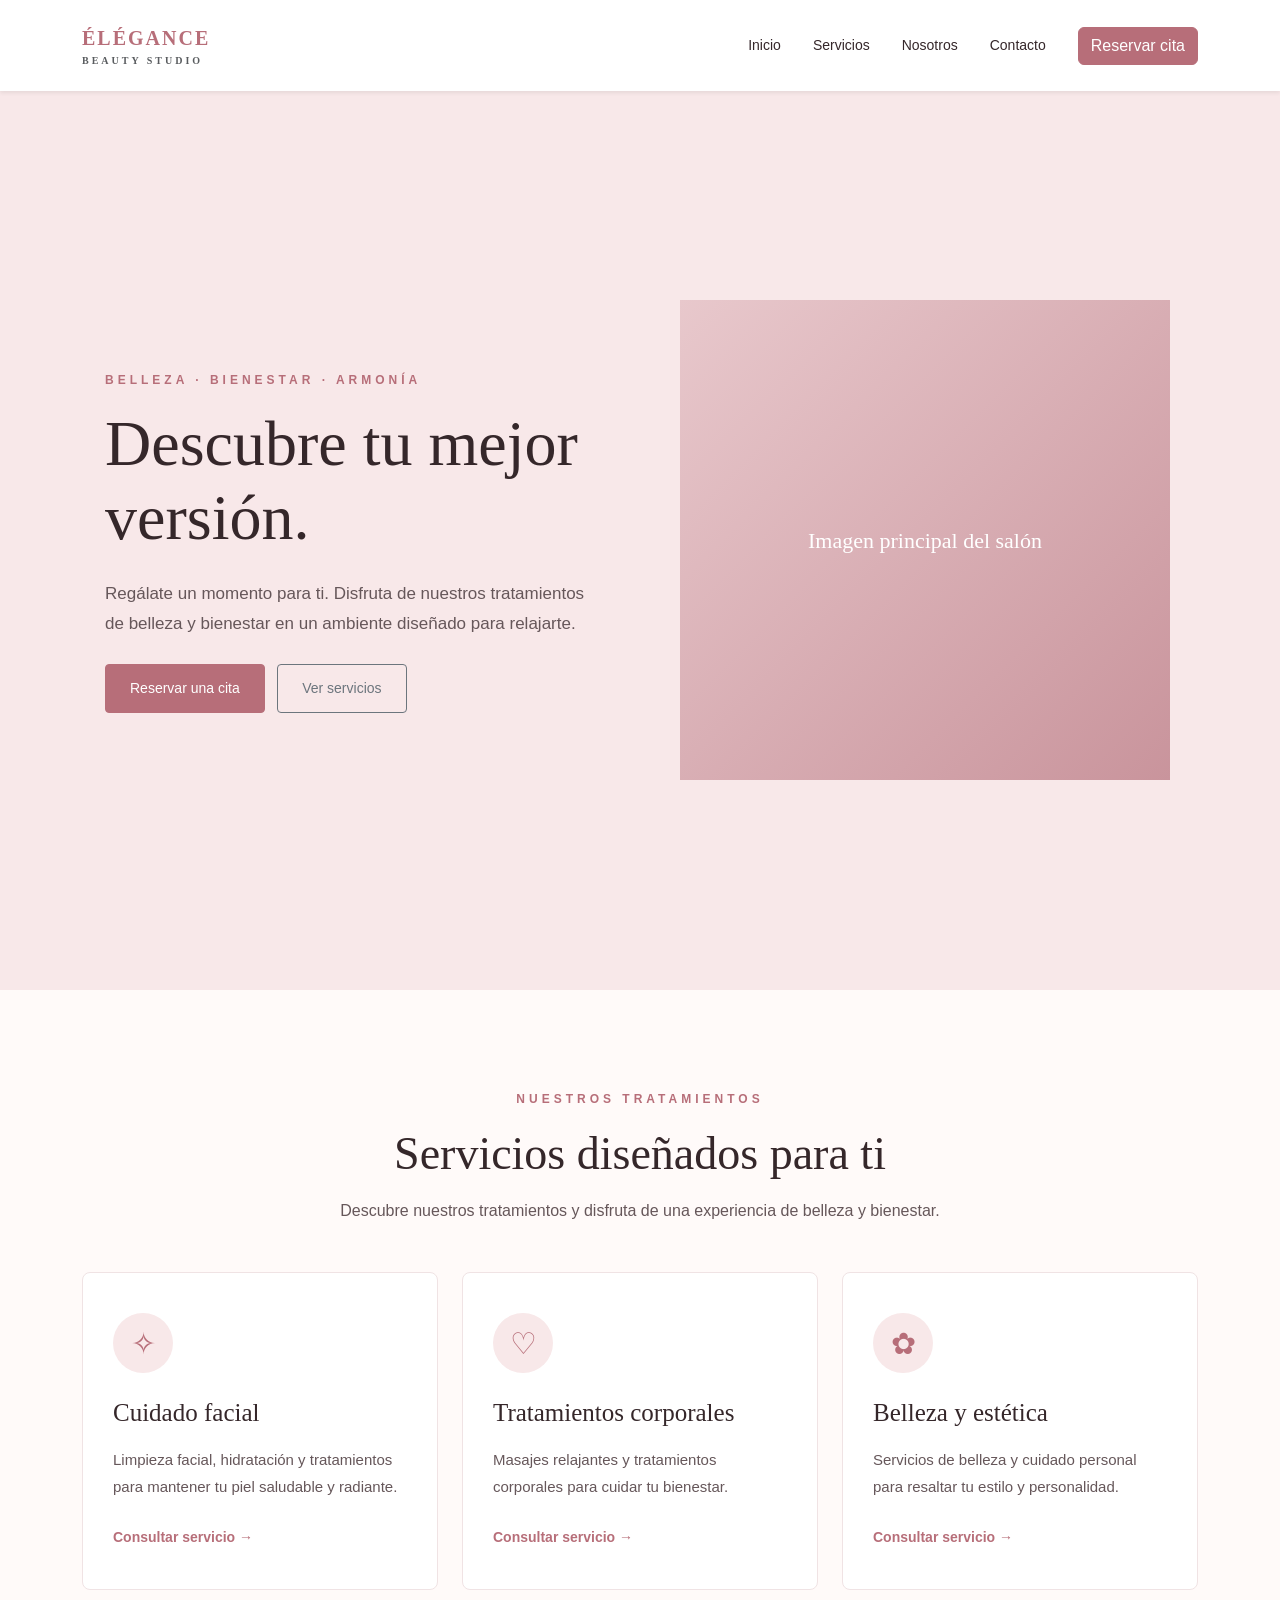
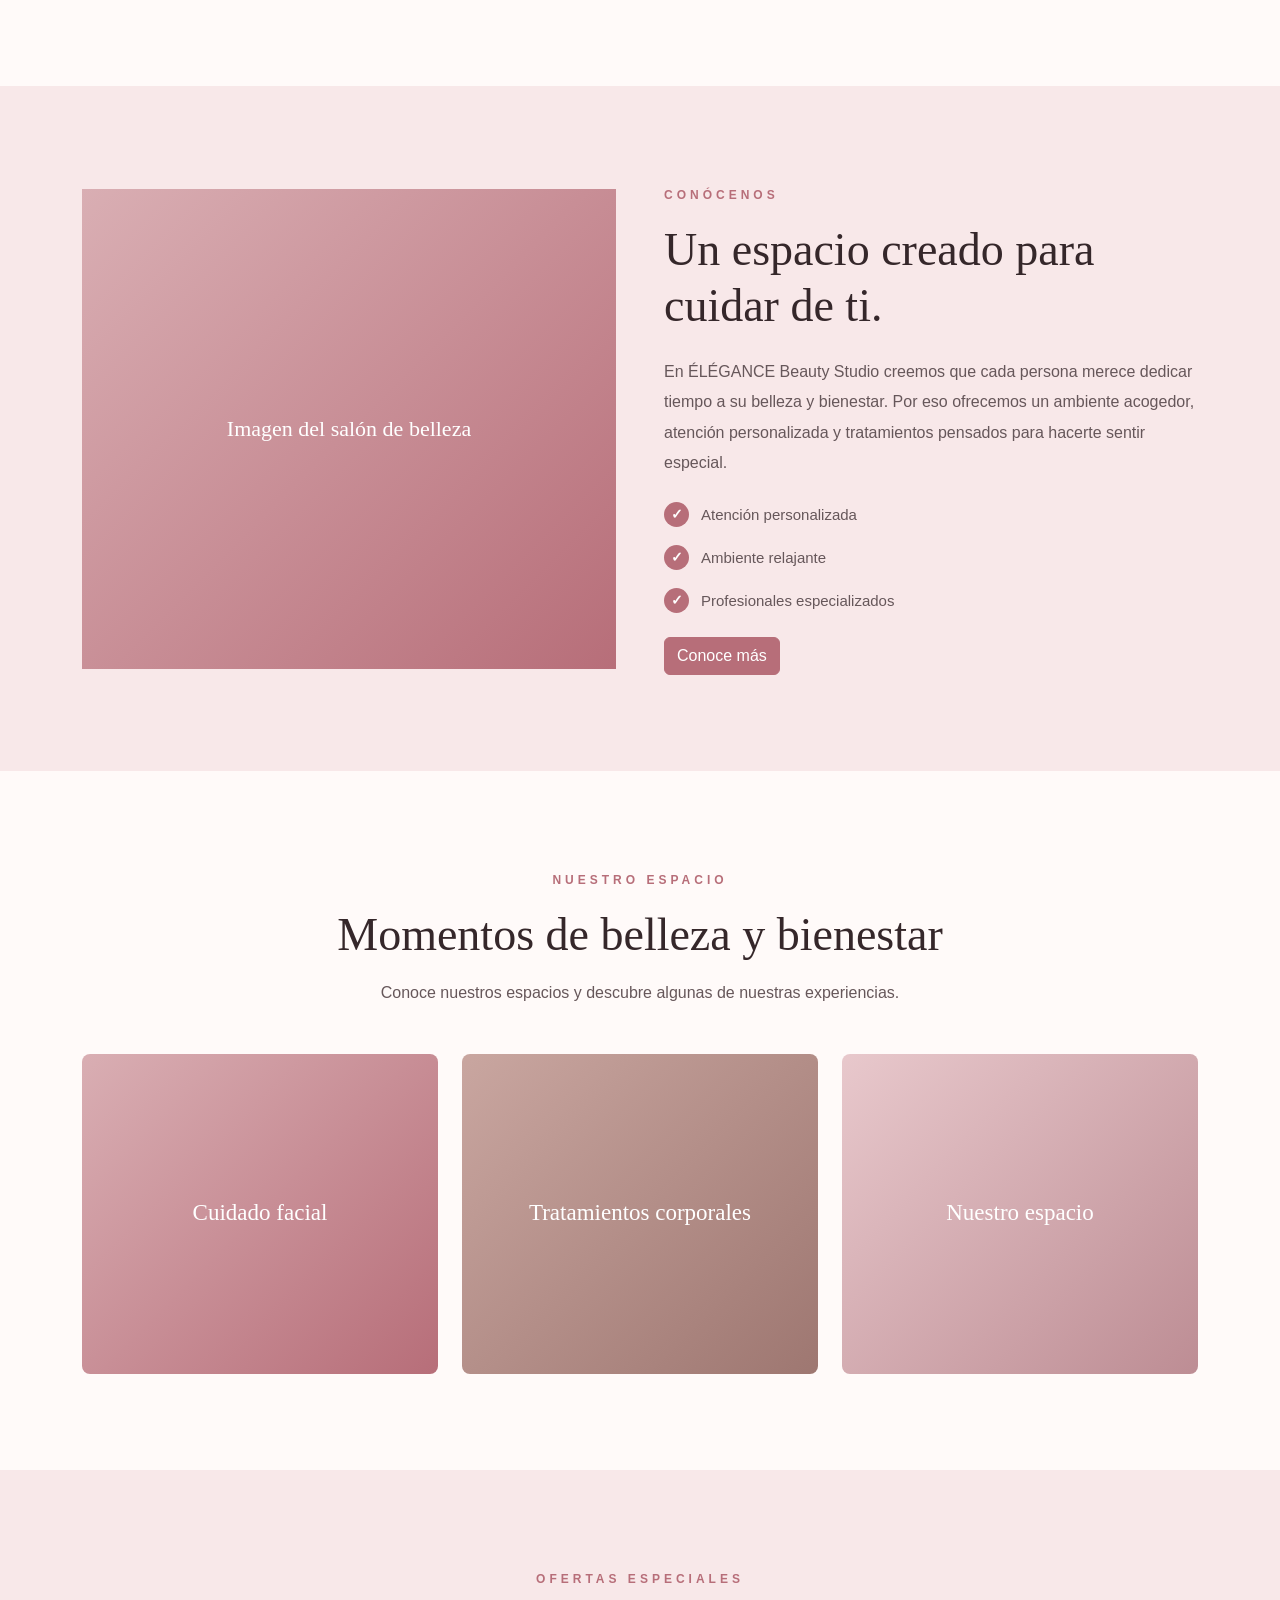
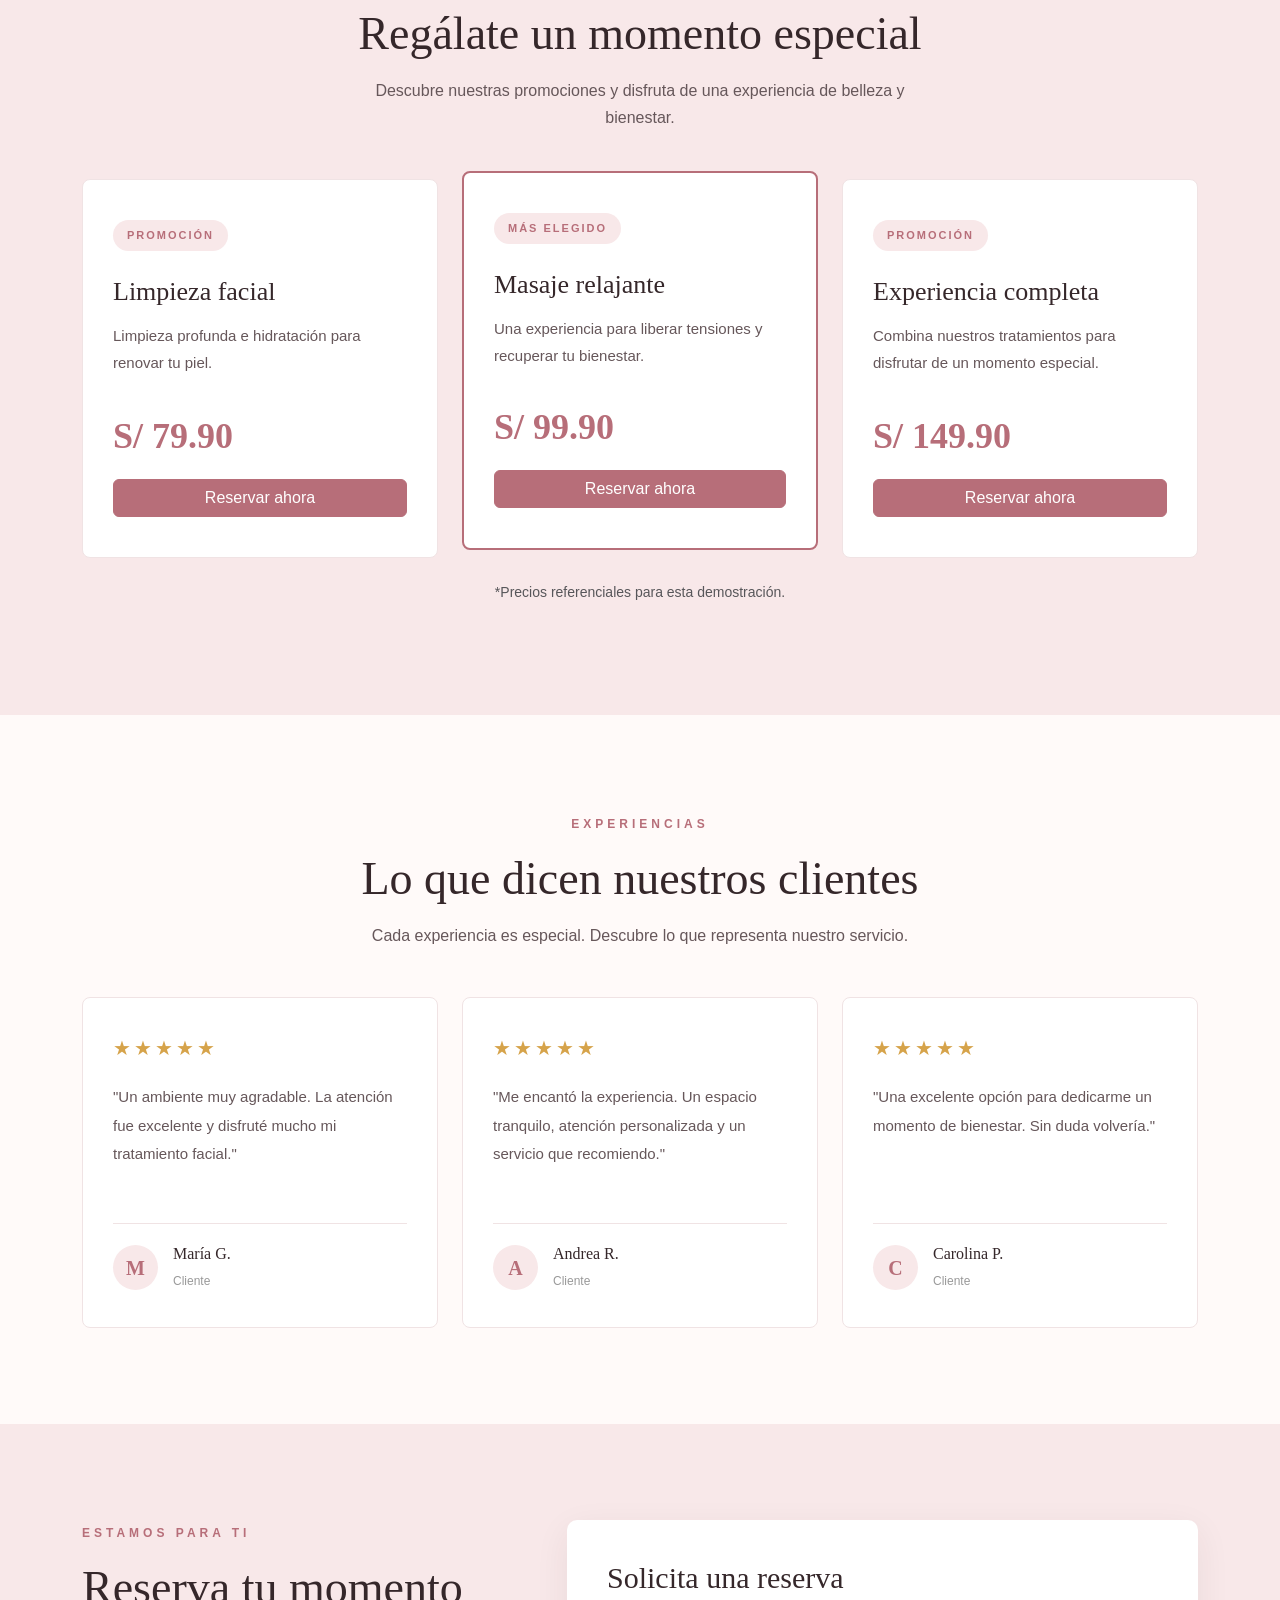
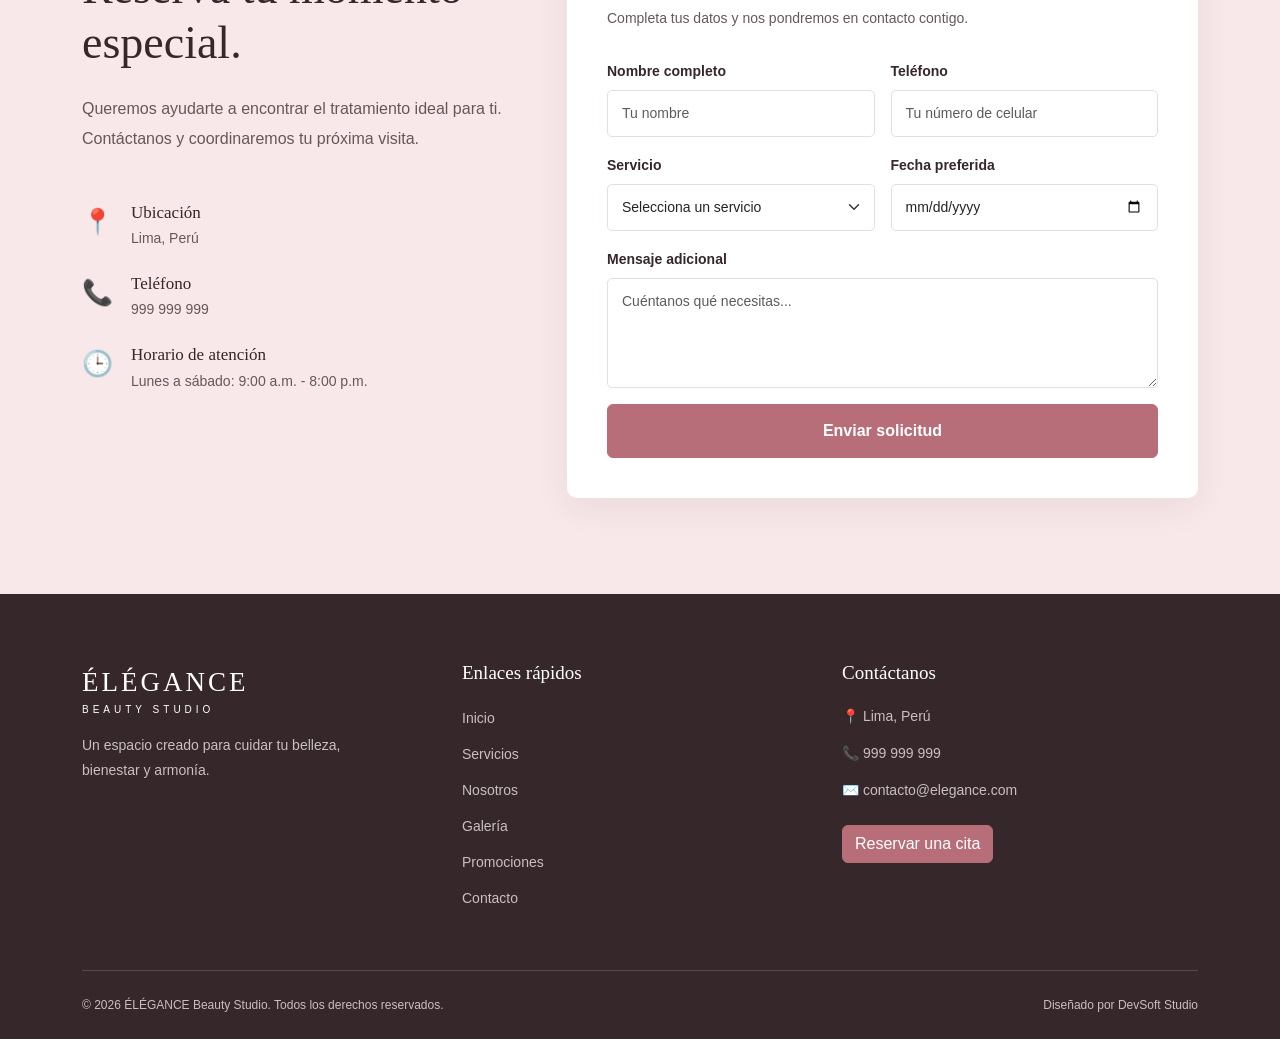
==== demos/salon-spa/index.html @ a1dd4e4e "feat(salon-spa): agregar primera demo de salon de belleza" ====
<!DOCTYPE html>
<html lang="es">
<head>
    <meta charset="UTF-8">
    <meta name="viewport" content="width=device-width, initial-scale=1.0">

    <meta name="description" content="ÉLÉGANCE Beauty Studio: servicios de belleza, cuidado facial, tratamientos y bienestar.">

    <title>ÉLÉGANCE Beauty Studio | Belleza y Bienestar</title>

    <!-- Bootstrap CSS -->
    <link href="https://cdn.jsdelivr.net/npm/bootstrap@5.3.8/dist/css/bootstrap.min.css" rel="stylesheet">

    <!-- CSS personalizado -->
    <link rel="stylesheet" href="../../css/salon-spa-css/styles.css">
</head>

<body>

    <header>
    <nav class="navbar navbar-expand-lg navbar-light bg-white fixed-top shadow-sm">
        <div class="container">

            <!-- Logo -->
            <a class="navbar-brand fw-bold" href="#">
                ÉLÉGANCE
                <span class="d-block small text-muted">BEAUTY STUDIO</span>
            </a>

            <!-- Botón móvil -->
            <button class="navbar-toggler" type="button"
                    data-bs-toggle="collapse"
                    data-bs-target="#menuPrincipal"
                    aria-controls="menuPrincipal"
                    aria-expanded="false"
                    aria-label="Abrir menú">
                <span class="navbar-toggler-icon"></span>
            </button>

            <!-- Opciones -->
            <div class="collapse navbar-collapse" id="menuPrincipal">
                <ul class="navbar-nav ms-auto align-items-lg-center">

                    <li class="nav-item">
                        <a class="nav-link" href="#inicio">Inicio</a>
                    </li>

                    <li class="nav-item">
                        <a class="nav-link" href="#servicios">Servicios</a>
                    </li>

                    <li class="nav-item">
                        <a class="nav-link" href="#nosotros">Nosotros</a>
                    </li>

                    <li class="nav-item">
                        <a class="nav-link" href="#contacto">Contacto</a>
                    </li>

                    <li class="nav-item ms-lg-3">
                        <a class="btn btn-primary" href="#reservar">
                            Reservar cita
                        </a>
                    </li>

                </ul>
            </div>

        </div>
    </nav>
</header>

    <main>

    <!-- SECCIÓN HERO -->
    <section id="inicio" class="hero-section">
        <div class="container">
            <div class="row align-items-center min-vh-100">

                <!-- Contenido principal -->
                <div class="col-lg-6 hero-content">

                    <span class="hero-subtitle">
                        BELLEZA · BIENESTAR · ARMONÍA
                    </span>

                    <h1 class="hero-title mt-3">
                        Descubre tu mejor versión.
                    </h1>

                    <p class="hero-description mt-4">
                        Regálate un momento para ti.
                        Disfruta de nuestros tratamientos de belleza
                        y bienestar en un ambiente diseñado para relajarte.
                    </p>

                    <div class="hero-buttons mt-4">
                        <a href="#reservar" class="btn btn-primary btn-lg">
                            Reservar una cita
                        </a>

                        <a href="#servicios" class="btn btn-outline-secondary btn-lg ms-2">
                            Ver servicios
                        </a>
                    </div>

                </div>

                <!-- Espacio para imagen -->
                <div class="col-lg-6 hero-image">
                    <div class="hero-image-placeholder">
                        <span>Imagen principal del salón</span>
                    </div>
                </div>

            </div>
        </div>
    </section>

    <!-- =====================================
     SECCIÓN SERVICIOS
====================================== -->

<section id="servicios" class="services-section py-5">

    <div class="container py-5">

        <!-- Encabezado -->
        <div class="text-center mb-5">

            <span class="section-subtitle">
                NUESTROS TRATAMIENTOS
            </span>

            <h2 class="section-title mt-3">
                Servicios diseñados para ti
            </h2>

            <p class="section-description mt-3">
                Descubre nuestros tratamientos y disfruta
                de una experiencia de belleza y bienestar.
            </p>

        </div>

        <!-- Tarjetas -->
        <div class="row g-4">

            <!-- Servicio 1 -->
            <div class="col-md-6 col-lg-4">

                <div class="service-card h-100">

                    <div class="service-icon">✧</div>

                    <h3>Cuidado facial</h3>

                    <p>
                        Limpieza facial, hidratación y tratamientos
                        para mantener tu piel saludable y radiante.
                    </p>

                    <a href="#reservar" class="service-link">
                        Consultar servicio →
                    </a>

                </div>

            </div>

            <!-- Servicio 2 -->
            <div class="col-md-6 col-lg-4">

                <div class="service-card h-100">

                    <div class="service-icon">♡</div>

                    <h3>Tratamientos corporales</h3>

                    <p>
                        Masajes relajantes y tratamientos
                        corporales para cuidar tu bienestar.
                    </p>

                    <a href="#reservar" class="service-link">
                        Consultar servicio →
                    </a>

                </div>

            </div>

            <!-- Servicio 3 -->
            <div class="col-md-6 col-lg-4">

                <div class="service-card h-100">

                    <div class="service-icon">✿</div>

                    <h3>Belleza y estética</h3>

                    <p>
                        Servicios de belleza y cuidado personal
                        para resaltar tu estilo y personalidad.
                    </p>

                    <a href="#reservar" class="service-link">
                        Consultar servicio →
                    </a>

                </div>

            </div>

        </div>

    </div>

</section>

<!-- =====================================
     SECCIÓN NOSOTROS
====================================== -->

<section id="nosotros" class="about-section py-5">

    <div class="container py-5">

        <div class="row align-items-center g-5">

            <!-- Imagen -->
            <div class="col-lg-6">

                <div class="about-image-placeholder">
                    <span>Imagen del salón de belleza</span>
                </div>

            </div>

            <!-- Contenido -->
            <div class="col-lg-6">

                <span class="section-subtitle">
                    CONÓCENOS
                </span>

                <h2 class="section-title mt-3">
                    Un espacio creado para cuidar de ti.
                </h2>

                <p class="about-description mt-4">
                    En ÉLÉGANCE Beauty Studio creemos que cada persona
                    merece dedicar tiempo a su belleza y bienestar.

                    Por eso ofrecemos un ambiente acogedor,
                    atención personalizada y tratamientos
                    pensados para hacerte sentir especial.
                </p>

                <div class="about-features mt-4">

                    <div class="about-feature">
                        <span>✓</span>
                        Atención personalizada
                    </div>

                    <div class="about-feature">
                        <span>✓</span>
                        Ambiente relajante
                    </div>

                    <div class="about-feature">
                        <span>✓</span>
                        Profesionales especializados
                    </div>

                </div>

                <a href="#contacto" class="btn btn-primary mt-4">
                    Conoce más
                </a>

            </div>

        </div>

    </div>

</section>

<!-- =====================================
     SECCIÓN GALERÍA
====================================== -->

<section id="galeria" class="gallery-section py-5">

    <div class="container py-5">

        <!-- Encabezado -->
        <div class="text-center mb-5">

            <span class="section-subtitle">
                NUESTRO ESPACIO
            </span>

            <h2 class="section-title mt-3">
                Momentos de belleza y bienestar
            </h2>

            <p class="section-description mt-3">
                Conoce nuestros espacios y descubre
                algunas de nuestras experiencias.
            </p>

        </div>

        <!-- Fotografías -->
        <div class="row g-4">

            <div class="col-md-6 col-lg-4">
                <div class="gallery-item">
                    <div class="gallery-image gallery-image-1">
                        <span>Cuidado facial</span>
                    </div>
                </div>
            </div>

            <div class="col-md-6 col-lg-4">
                <div class="gallery-item">
                    <div class="gallery-image gallery-image-2">
                        <span>Tratamientos corporales</span>
                    </div>
                </div>
            </div>

            <div class="col-md-6 col-lg-4">
                <div class="gallery-item">
                    <div class="gallery-image gallery-image-3">
                        <span>Nuestro espacio</span>
                    </div>
                </div>
            </div>

        </div>

    </div>

</section>

<!-- =====================================
     SECCIÓN PROMOCIONES
====================================== -->

<section id="promociones" class="promotions-section py-5">

    <div class="container py-5">

        <div class="text-center mb-5">

            <span class="section-subtitle">
                OFERTAS ESPECIALES
            </span>

            <h2 class="section-title mt-3">
                Regálate un momento especial
            </h2>

            <p class="section-description mt-3">
                Descubre nuestras promociones y disfruta
                de una experiencia de belleza y bienestar.
            </p>

        </div>

        <div class="row g-4 justify-content-center">

            <!-- Promoción 1 -->
            <div class="col-md-6 col-lg-4">

                <div class="promotion-card h-100">

                    <span class="promotion-label">PROMOCIÓN</span>

                    <h3>Limpieza facial</h3>

                    <p>
                        Limpieza profunda e hidratación
                        para renovar tu piel.
                    </p>

                    <div class="promotion-price">
                        S/ 79.90
                    </div>

                    <a href="#reservar" class="btn btn-primary w-100 mt-3">
                        Reservar ahora
                    </a>

                </div>

            </div>

            <!-- Promoción 2 -->
            <div class="col-md-6 col-lg-4">

                <div class="promotion-card promotion-featured h-100">

                    <span class="promotion-label">MÁS ELEGIDO</span>

                    <h3>Masaje relajante</h3>

                    <p>
                        Una experiencia para liberar tensiones
                        y recuperar tu bienestar.
                    </p>

                    <div class="promotion-price">
                        S/ 99.90
                    </div>

                    <a href="#reservar" class="btn btn-primary w-100 mt-3">
                        Reservar ahora
                    </a>

                </div>

            </div>

            <!-- Promoción 3 -->
            <div class="col-md-6 col-lg-4">

                <div class="promotion-card h-100">

                    <span class="promotion-label">PROMOCIÓN</span>

                    <h3>Experiencia completa</h3>

                    <p>
                        Combina nuestros tratamientos
                        para disfrutar de un momento especial.
                    </p>

                    <div class="promotion-price">
                        S/ 149.90
                    </div>

                    <a href="#reservar" class="btn btn-primary w-100 mt-3">
                        Reservar ahora
                    </a>

                </div>

            </div>

        </div>

        <p class="text-center mt-4 small text-muted">
            *Precios referenciales para esta demostración.
        </p>

    </div>

</section>

<!-- =====================================
     SECCIÓN TESTIMONIOS
====================================== -->

<section id="testimonios" class="testimonials-section py-5">

    <div class="container py-5">

        <!-- Encabezado -->
        <div class="text-center mb-5">

            <span class="section-subtitle">
                EXPERIENCIAS
            </span>

            <h2 class="section-title mt-3">
                Lo que dicen nuestros clientes
            </h2>

            <p class="section-description mt-3">
                Cada experiencia es especial.
                Descubre lo que representa nuestro servicio.
            </p>

        </div>

        <!-- Testimonios -->
        <div class="row g-4">

            <!-- Testimonio 1 -->
            <div class="col-md-6 col-lg-4">

                <div class="testimonial-card h-100">

                    <div class="testimonial-stars">
                        ★★★★★
                    </div>

                    <p>
                        "Un ambiente muy agradable.
                        La atención fue excelente y disfruté
                        mucho mi tratamiento facial."
                    </p>

                    <div class="testimonial-author">
                        <div class="testimonial-avatar">M</div>

                        <div>
                            <h4>María G.</h4>
                            <span>Cliente</span>
                        </div>
                    </div>

                </div>

            </div>

            <!-- Testimonio 2 -->
            <div class="col-md-6 col-lg-4">

                <div class="testimonial-card h-100">

                    <div class="testimonial-stars">
                        ★★★★★
                    </div>

                    <p>
                        "Me encantó la experiencia.
                        Un espacio tranquilo, atención personalizada
                        y un servicio que recomiendo."
                    </p>

                    <div class="testimonial-author">
                        <div class="testimonial-avatar">A</div>

                        <div>
                            <h4>Andrea R.</h4>
                            <span>Cliente</span>
                        </div>
                    </div>

                </div>

            </div>

            <!-- Testimonio 3 -->
            <div class="col-md-6 col-lg-4">

                <div class="testimonial-card h-100">

                    <div class="testimonial-stars">
                        ★★★★★
                    </div>

                    <p>
                        "Una excelente opción para dedicarme
                        un momento de bienestar.
                        Sin duda volvería."
                    </p>

                    <div class="testimonial-author">
                        <div class="testimonial-avatar">C</div>

                        <div>
                            <h4>Carolina P.</h4>
                            <span>Cliente</span>
                        </div>
                    </div>

                </div>

            </div>

        </div>

    </div>

</section>

<!-- =====================================
     SECCIÓN CONTACTO Y RESERVAS
====================================== -->

<section id="contacto" class="contact-section py-5">

    <div class="container py-5">

        <div class="row g-5">

            <!-- Información de contacto -->
            <div class="col-lg-5">

                <span class="section-subtitle">
                    ESTAMOS PARA TI
                </span>

                <h2 class="section-title mt-3">
                    Reserva tu momento especial.
                </h2>

                <p class="contact-description mt-4">
                    Queremos ayudarte a encontrar el tratamiento
                    ideal para ti. Contáctanos y coordinaremos
                    tu próxima visita.
                </p>

                <div class="contact-info mt-5">

                    <div class="contact-item">
                        <span>📍</span>
                        <div>
                            <h4>Ubicación</h4>
                            <p>Lima, Perú</p>
                        </div>
                    </div>

                    <div class="contact-item">
                        <span>📞</span>
                        <div>
                            <h4>Teléfono</h4>
                            <p>999 999 999</p>
                        </div>
                    </div>

                    <div class="contact-item">
                        <span>🕒</span>
                        <div>
                            <h4>Horario de atención</h4>
                            <p>Lunes a sábado: 9:00 a.m. - 8:00 p.m.</p>
                        </div>
                    </div>

                </div>

            </div>

            <!-- Formulario -->
            <div class="col-lg-7" id="reservar">

                <div class="contact-form-container">

                    <h3>Solicita una reserva</h3>

                    <p>
                        Completa tus datos y nos pondremos
                        en contacto contigo.
                    </p>

                    <form id="reservationForm">

                        <div class="row g-3">

                            <div class="col-md-6">

                                <label for="nombre" class="form-label">
                                    Nombre completo
                                </label>

                                <input
                                    type="text"
                                    class="form-control"
                                    id="nombre"
                                    name="nombre"
                                    placeholder="Tu nombre"
                                    required>

                            </div>

                            <div class="col-md-6">

                                <label for="telefono" class="form-label">
                                    Teléfono
                                </label>

                                <input
                                    type="tel"
                                    class="form-control"
                                    id="telefono"
                                    name="telefono"
                                    placeholder="Tu número de celular"
                                    required>

                            </div>

                            <div class="col-md-6">

                                <label for="servicio" class="form-label">
                                    Servicio
                                </label>

                                <select
                                    class="form-select"
                                    id="servicio"
                                    name="servicio"
                                    required>

                                    <option value="">Selecciona un servicio</option>
                                    <option value="Cuidado facial">Cuidado facial</option>
                                    <option value="Masaje relajante">Masaje relajante</option>
                                    <option value="Tratamiento corporal">Tratamiento corporal</option>
                                    <option value="Belleza y estética">Belleza y estética</option>

                                </select>

                            </div>

                            <div class="col-md-6">

                                <label for="fecha" class="form-label">
                                    Fecha preferida
                                </label>

                                <input
                                    type="date"
                                    class="form-control"
                                    id="fecha"
                                    name="fecha"
                                    required>

                            </div>

                            <div class="col-12">

                                <label for="mensaje" class="form-label">
                                    Mensaje adicional
                                </label>

                                <textarea
                                    class="form-control"
                                    id="mensaje"
                                    name="mensaje"
                                    rows="4"
                                    placeholder="Cuéntanos qué necesitas..."></textarea>

                            </div>

                            <div class="col-12">

                                <button
                                    type="submit"
                                    class="btn btn-primary w-100">

                                    Enviar solicitud

                                </button>

                            </div>

                        </div>

                    </form>

                </div>

            </div>

        </div>

    </div>

</section>

</main>

    <!-- =====================================
     FOOTER
====================================== -->

<footer class="footer-section">

    <div class="container">

        <div class="row g-4 py-5">

            <!-- Marca -->
            <div class="col-lg-4">

                <a href="#inicio" class="footer-brand">
                    ÉLÉGANCE
                    <span>BEAUTY STUDIO</span>
                </a>

                <p class="footer-description mt-3">
                    Un espacio creado para cuidar tu belleza,
                    bienestar y armonía.
                </p>

            </div>

            <!-- Navegación -->
            <div class="col-md-6 col-lg-4">

                <h4>Enlaces rápidos</h4>

                <ul class="footer-links">
                    <li><a href="#inicio">Inicio</a></li>
                    <li><a href="#servicios">Servicios</a></li>
                    <li><a href="#nosotros">Nosotros</a></li>
                    <li><a href="#galeria">Galería</a></li>
                    <li><a href="#promociones">Promociones</a></li>
                    <li><a href="#contacto">Contacto</a></li>
                </ul>

            </div>

            <!-- Contacto -->
            <div class="col-md-6 col-lg-4">

                <h4>Contáctanos</h4>

                <p>📍 Lima, Perú</p>
                <p>📞 999 999 999</p>
                <p>✉️ contacto@elegance.com</p>

                <a href="#reservar" class="btn btn-primary mt-2">
                    Reservar una cita
                </a>

            </div>

        </div>

        <!-- Copyright -->
        <div class="footer-bottom">

            <p>
                © 2026 ÉLÉGANCE Beauty Studio.
                Todos los derechos reservados.
            </p>

            <p>
                Diseñado por DevSoft Studio
            </p>

        </div>

    </div>

</footer>

    <!-- Bootstrap JavaScript -->
    <script src="https://cdn.jsdelivr.net/npm/bootstrap@5.3.8/dist/js/bootstrap.bundle.min.js"></script>

    <!-- JavaScript personalizado -->
    <script src="../../js/salon-spa-js/main.js"></script>

</body>
</html>
---- css/salon-spa-css/styles.css ----
/* =========================================
   ÉLÉGANCE BEAUTY STUDIO
   Estilos generales
========================================= */

:root {
    --color-primary: #b76e79;
    --color-secondary: #f8e8e9;
    --color-dark: #35272a;
    --color-light: #fffaf9;
    --color-text: #66575a;

    --font-title: Georgia, serif;
    --font-body: Arial, sans-serif;
}

* {
    box-sizing: border-box;
}

html {
    scroll-behavior: smooth;
}

body {
    margin: 0;
    font-family: var(--font-body);
    color: var(--color-text);
    background-color: var(--color-light);
}

h1,
h2,
h3,
h4 {
    font-family: var(--font-title);
    color: var(--color-dark);
}

/* =========================================
   NAVBAR
========================================= */

.navbar {
    padding: 18px 0;
}

.navbar-brand {
    color: var(--color-primary) !important;
    letter-spacing: 2px;
    font-family: var(--font-title);
}

.navbar-brand span {
    letter-spacing: 3px;
    font-size: 10px;
}

.nav-link {
    font-size: 14px;
    margin: 0 8px;
    color: var(--color-dark);
}

.nav-link:hover {
    color: var(--color-primary);
}

.btn-primary {
    background-color: var(--color-primary);
    border-color: var(--color-primary);
    color: white;
}

.btn-primary:hover {
    background-color: #995763;
    border-color: #995763;
}

/* =========================================
   HERO SECTION
========================================= */

.hero-section {
    background-color: var(--color-secondary);
    padding-top: 90px;
}

.hero-content {
    padding: 50px 35px;
}

.hero-subtitle {
    color: var(--color-primary);
    font-size: 12px;
    font-weight: bold;
    letter-spacing: 4px;
}

.hero-title {
    font-size: clamp(42px, 5vw, 68px);
    line-height: 1.15;
    font-weight: normal;
}

.hero-description {
    max-width: 480px;
    font-size: 17px;
    line-height: 1.8;
}

.hero-buttons .btn {
    border-radius: 4px;
    padding: 13px 24px;
    font-size: 14px;
}

.hero-image {
    padding: 40px;
}

.hero-image-placeholder {
    min-height: 480px;
    background: linear-gradient(135deg, #e8c8cc, #c9949c);
    display: flex;
    justify-content: center;
    align-items: center;
    color: white;
    font-family: var(--font-title);
    font-size: 22px;
    text-align: center;
}

/* =========================================
   RESPONSIVE
========================================= */

@media (max-width: 991px) {

    .hero-content {
        padding: 60px 20px 30px;
        text-align: center;
    }

    .hero-description {
        margin-left: auto;
        margin-right: auto;
    }

    .hero-image {
        padding: 20px;
    }

    .hero-image-placeholder {
        min-height: 320px;
    }
}

@media (max-width: 576px) {

    .hero-title {
        font-size: 42px;
    }

    .hero-buttons .btn {
        display: block;
        width: 100%;
        margin: 10px 0 !important;
    }
}

/* =========================================
   SERVICES SECTION
========================================= */

.services-section {
    background-color: var(--color-light);
}

.section-subtitle {
    color: var(--color-primary);
    font-size: 12px;
    font-weight: bold;
    letter-spacing: 4px;
}

.section-title {
    font-size: clamp(32px, 4vw, 46px);
}

.section-description {
    max-width: 600px;
    margin-left: auto;
    margin-right: auto;
    line-height: 1.7;
}

.service-card {
    background-color: #ffffff;
    padding: 40px 30px;
    border: 1px solid #f0e3e4;
    border-radius: 8px;
    transition: transform 0.3s ease, box-shadow 0.3s ease;
}

.service-card:hover {
    transform: translateY(-8px);
    box-shadow: 0 12px 30px rgba(53, 39, 42, 0.10);
}

.service-icon {
    width: 60px;
    height: 60px;
    display: flex;
    justify-content: center;
    align-items: center;
    background-color: var(--color-secondary);
    color: var(--color-primary);
    border-radius: 50%;
    font-size: 30px;
    margin-bottom: 25px;
}

.service-card h3 {
    font-size: 25px;
    margin-bottom: 18px;
}

.service-card p {
    line-height: 1.8;
    font-size: 15px;
    margin-bottom: 25px;
}

.service-link {
    color: var(--color-primary);
    text-decoration: none;
    font-weight: bold;
    font-size: 14px;
}

.service-link:hover {
    color: var(--color-dark);
}

/* =========================================
   ABOUT SECTION
========================================= */

.about-section {
    background-color: var(--color-secondary);
}

.about-image-placeholder {
    min-height: 480px;
    background: linear-gradient(135deg, #d9aeb3, #b76e79);
    display: flex;
    justify-content: center;
    align-items: center;
    color: white;
    font-family: var(--font-title);
    font-size: 22px;
    text-align: center;
    padding: 20px;
}

.about-description {
    font-size: 16px;
    line-height: 1.9;
    color: var(--color-text);
}

.about-features {
    display: flex;
    flex-direction: column;
    gap: 18px;
}

.about-feature {
    display: flex;
    align-items: center;
    gap: 12px;
    font-size: 15px;
}

.about-feature span {
    display: flex;
    justify-content: center;
    align-items: center;
    width: 25px;
    height: 25px;
    background-color: var(--color-primary);
    color: white;
    border-radius: 50%;
    font-size: 14px;
    font-weight: bold;
    flex-shrink: 0;
}

/* Responsive */

@media (max-width: 991px) {
    .about-image-placeholder {
        min-height: 350px;
    }
}

@media (max-width: 576px) {
    .about-image-placeholder {
        min-height: 280px;
    }

    .about-description {
        font-size: 15px;
    }
}

/* =========================================
   GALLERY SECTION
========================================= */

.gallery-section {
    background-color: var(--color-light);
}

.gallery-item {
    overflow: hidden;
    border-radius: 8px;
}

.gallery-image {
    min-height: 320px;
    display: flex;
    justify-content: center;
    align-items: center;
    text-align: center;
    color: white;
    font-family: var(--font-title);
    font-size: 23px;
    transition: transform 0.4s ease;
}

.gallery-item:hover .gallery-image {
    transform: scale(1.05);
}

.gallery-image-1 {
    background: linear-gradient(135deg, #d9aeb3, #b76e79);
}

.gallery-image-2 {
    background: linear-gradient(135deg, #c9a6a0, #9e7771);
}

.gallery-image-3 {
    background: linear-gradient(135deg, #e8c8cc, #bd8d94);
}

/* Responsive */

@media (max-width: 576px) {
    .gallery-image {
        min-height: 260px;
    }
}

/* =========================================
   PROMOTIONS SECTION
========================================= */

.promotions-section {
    background-color: var(--color-secondary);
}

.promotion-card {
    position: relative;
    background-color: #ffffff;
    padding: 40px 30px;
    border-radius: 8px;
    border: 1px solid #f0e3e4;
    display: flex;
    flex-direction: column;
    transition: transform 0.3s ease, box-shadow 0.3s ease;
}

.promotion-card:hover {
    transform: translateY(-8px);
    box-shadow: 0 12px 30px rgba(53, 39, 42, 0.10);
}

.promotion-label {
    display: inline-block;
    width: fit-content;
    padding: 7px 14px;
    background-color: var(--color-secondary);
    color: var(--color-primary);
    font-size: 11px;
    font-weight: bold;
    letter-spacing: 2px;
    border-radius: 20px;
    margin-bottom: 25px;
}

.promotion-card h3 {
    font-size: 26px;
    margin-bottom: 15px;
}

.promotion-card p {
    font-size: 15px;
    line-height: 1.8;
    color: var(--color-text);
    flex-grow: 1;
}

.promotion-price {
    color: var(--color-primary);
    font-family: var(--font-title);
    font-size: 36px;
    font-weight: bold;
    margin-top: 15px;
}

.promotion-featured {
    border: 2px solid var(--color-primary);
    transform: translateY(-8px);
}

.promotion-featured:hover {
    transform: translateY(-14px);
}

/* Responsive */

@media (max-width: 991px) {
    .promotion-featured {
        transform: none;
    }

    .promotion-featured:hover {
        transform: translateY(-8px);
    }
}

/* =========================================
   TESTIMONIALS SECTION
========================================= */

.testimonials-section {
    background-color: var(--color-light);
}

.testimonial-card {
    background-color: #ffffff;
    border: 1px solid #f0e3e4;
    border-radius: 8px;
    padding: 35px 30px;
    transition: transform 0.3s ease, box-shadow 0.3s ease;
}

.testimonial-card:hover {
    transform: translateY(-6px);
    box-shadow: 0 12px 30px rgba(53, 39, 42, 0.08);
}

.testimonial-stars {
    color: #d6a34a;
    font-size: 20px;
    letter-spacing: 3px;
    margin-bottom: 20px;
}

.testimonial-card > p {
    font-size: 15px;
    line-height: 1.9;
    color: var(--color-text);
    min-height: 115px;
}

.testimonial-author {
    display: flex;
    align-items: center;
    gap: 15px;
    margin-top: 25px;
    border-top: 1px solid #f0e3e4;
    padding-top: 20px;
}

.testimonial-avatar {
    width: 45px;
    height: 45px;
    display: flex;
    justify-content: center;
    align-items: center;
    background-color: var(--color-secondary);
    color: var(--color-primary);
    border-radius: 50%;
    font-family: var(--font-title);
    font-size: 20px;
    font-weight: bold;
    flex-shrink: 0;
}

.testimonial-author h4 {
    font-size: 16px;
    margin: 0 0 4px;
}

.testimonial-author span {
    font-size: 12px;
    color: #999;
}

/* =========================================
   CONTACT SECTION
========================================= */

.contact-section {
    background-color: var(--color-secondary);
}

.contact-description {
    font-size: 16px;
    line-height: 1.9;
}

.contact-info {
    display: flex;
    flex-direction: column;
    gap: 25px;
}

.contact-item {
    display: flex;
    align-items: flex-start;
    gap: 18px;
}

.contact-item > span {
    font-size: 25px;
}

.contact-item h4 {
    font-size: 17px;
    margin-bottom: 5px;
}

.contact-item p {
    font-size: 14px;
    color: var(--color-text);
    margin: 0;
}

/* Formulario */

.contact-form-container {
    background-color: #ffffff;
    padding: 40px;
    border-radius: 10px;
    box-shadow: 0 10px 35px rgba(53, 39, 42, 0.07);
}

.contact-form-container h3 {
    font-size: 30px;
    margin-bottom: 12px;
}

.contact-form-container > p {
    color: var(--color-text);
    font-size: 14px;
    margin-bottom: 30px;
}

.contact-form-container .form-label {
    font-size: 14px;
    font-weight: 600;
    color: var(--color-dark);
}

.contact-form-container .form-control,
.contact-form-container .form-select {
    padding: 12px 14px;
    border: 1px solid #eadcde;
    border-radius: 5px;
    font-size: 14px;
}

.contact-form-container .form-control:focus,
.contact-form-container .form-select:focus {
    border-color: var(--color-primary);
    box-shadow: 0 0 0 0.2rem rgba(183, 110, 121, 0.15);
}

.contact-form-container textarea {
    resize: vertical;
}

.contact-form-container button {
    padding: 14px;
    font-weight: 600;
}

/* Responsive */

@media (max-width: 576px) {
    .contact-form-container {
        padding: 25px 20px;
    }

    .contact-form-container h3 {
        font-size: 25px;
    }
}

/* =========================================
   FOOTER
========================================= */

.footer-section {
    background-color: var(--color-dark);
    color: #ffffff;
    padding-top: 20px;
}

.footer-brand {
    display: inline-flex;
    flex-direction: column;
    color: #ffffff;
    text-decoration: none;
    font-family: var(--font-title);
    font-size: 27px;
    letter-spacing: 3px;
}

.footer-brand span {
    font-family: var(--font-body);
    font-size: 10px;
    letter-spacing: 4px;
}

.footer-description {
    color: #c9bfc1;
    font-size: 14px;
    line-height: 1.8;
    max-width: 300px;
}

.footer-section h4 {
    color: #ffffff;
    font-size: 19px;
    margin-bottom: 22px;
}

.footer-section p {
    color: #c9bfc1;
    font-size: 14px;
}

.footer-links {
    list-style: none;
    padding: 0;
    margin: 0;
}

.footer-links li {
    margin-bottom: 12px;
}

.footer-links a {
    color: #c9bfc1;
    text-decoration: none;
    font-size: 14px;
    transition: color 0.3s ease;
}

.footer-links a:hover {
    color: var(--color-primary);
}

.footer-bottom {
    border-top: 1px solid #59494d;
    padding: 25px 0;
    display: flex;
    justify-content: space-between;
    flex-wrap: wrap;
    gap: 10px;
}

.footer-bottom p {
    margin: 0;
    font-size: 12px;
}

@media (max-width: 576px) {

    .footer-bottom {
        flex-direction: column;
        text-align: center;
    }

}

/* Ajuste de navegación entre secciones */
section[id] {
    scroll-margin-top: 90px;
}
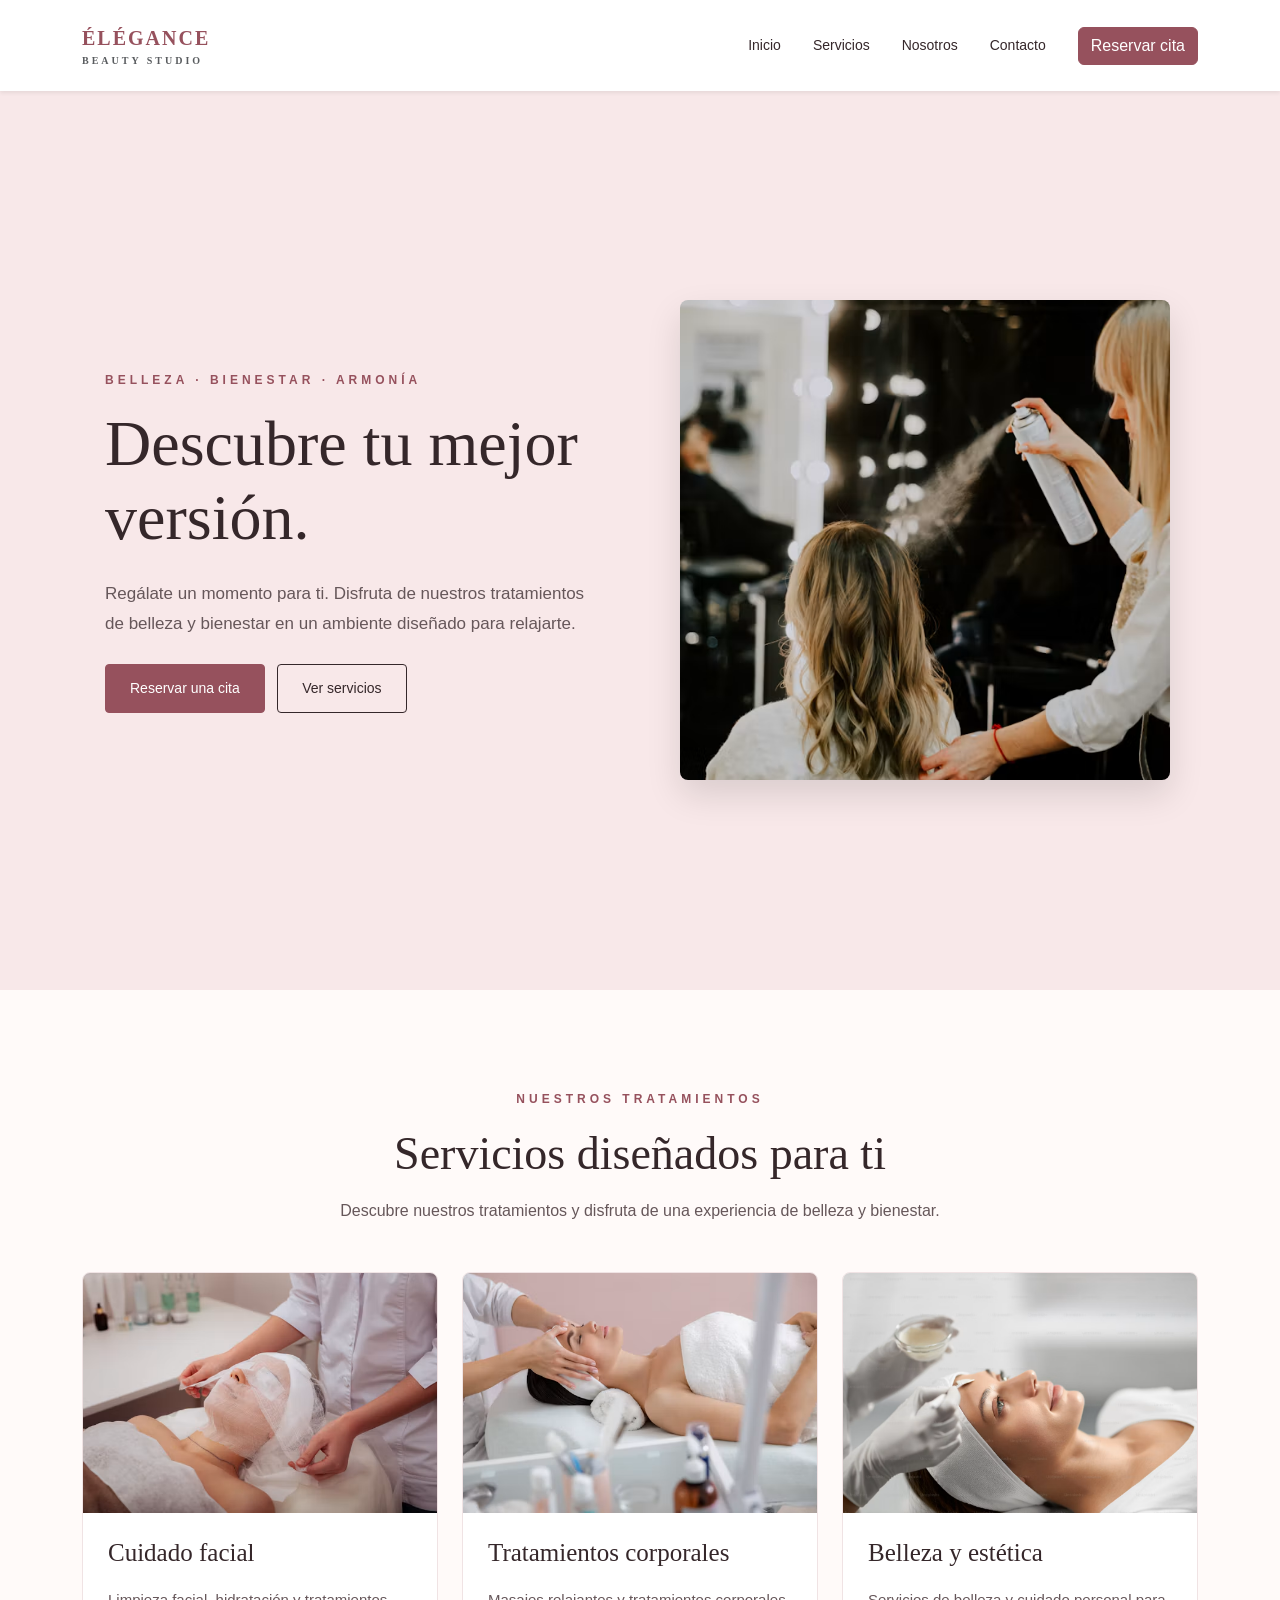
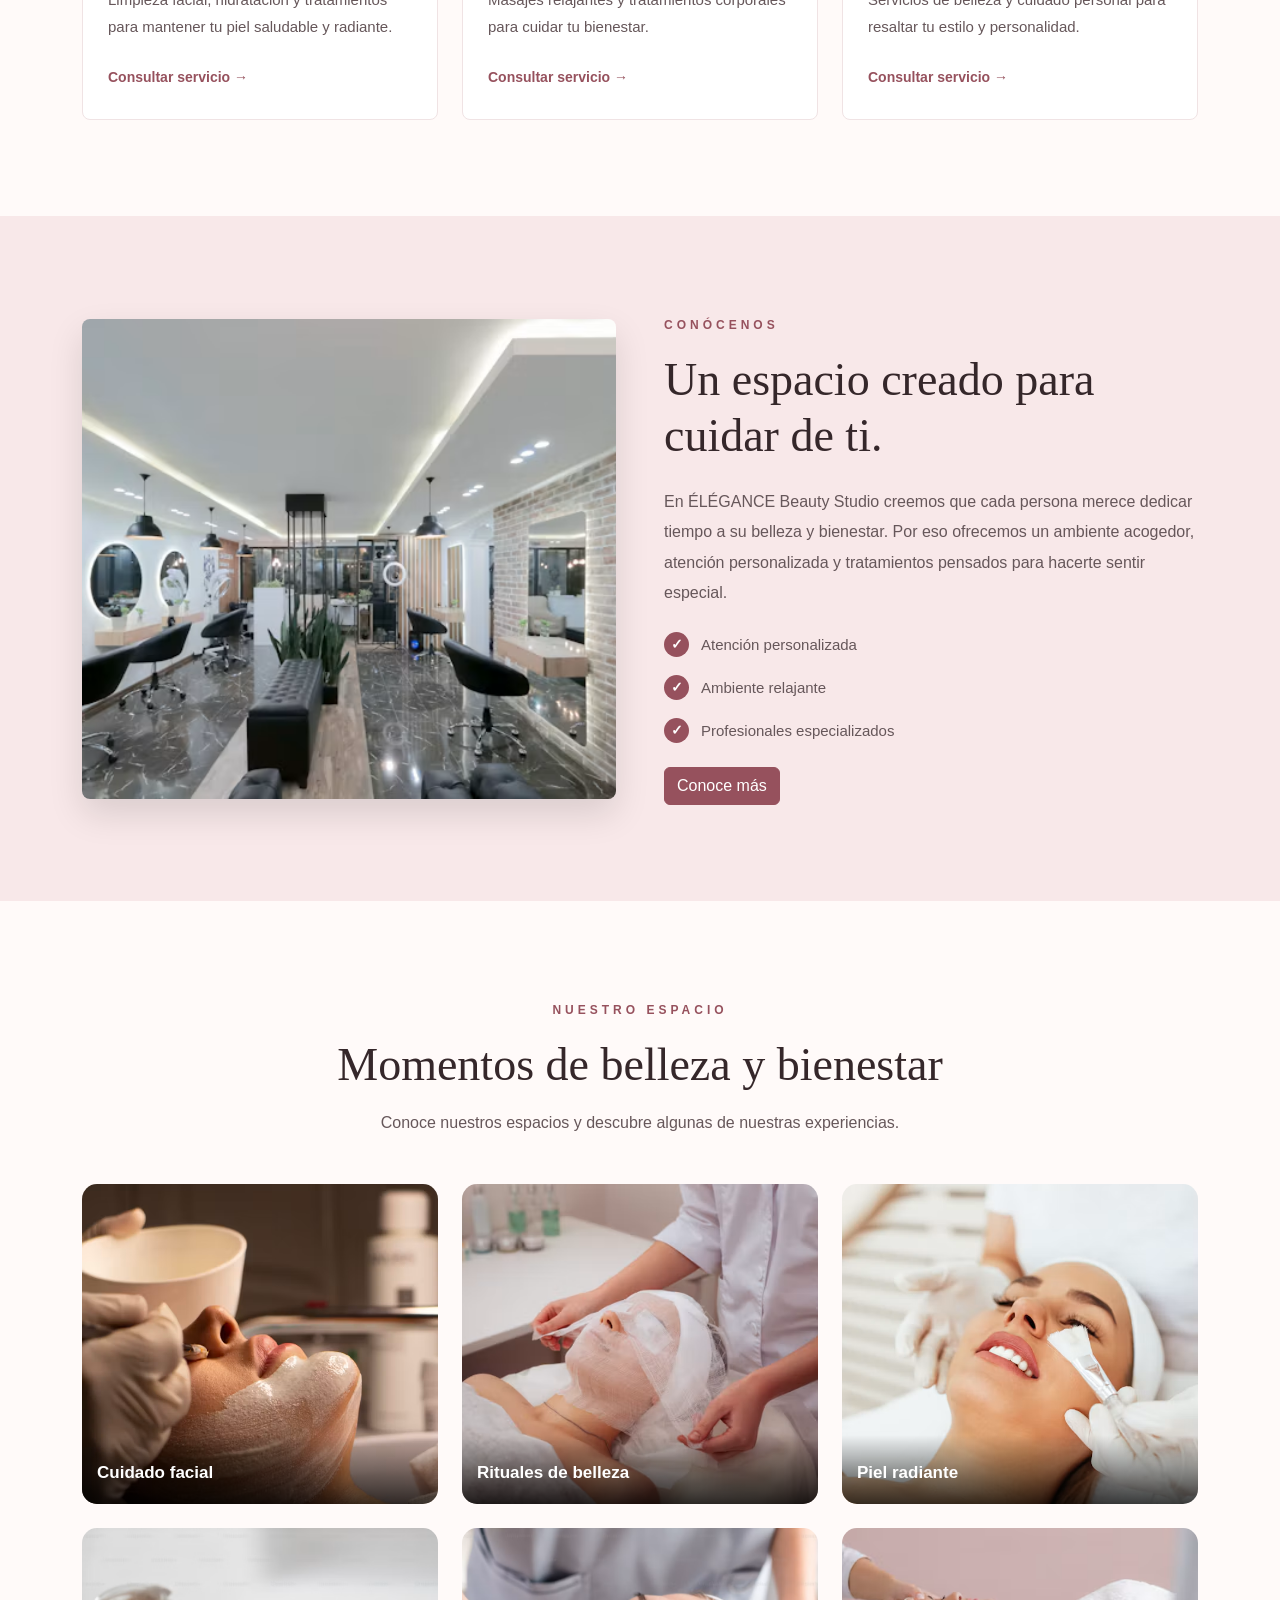
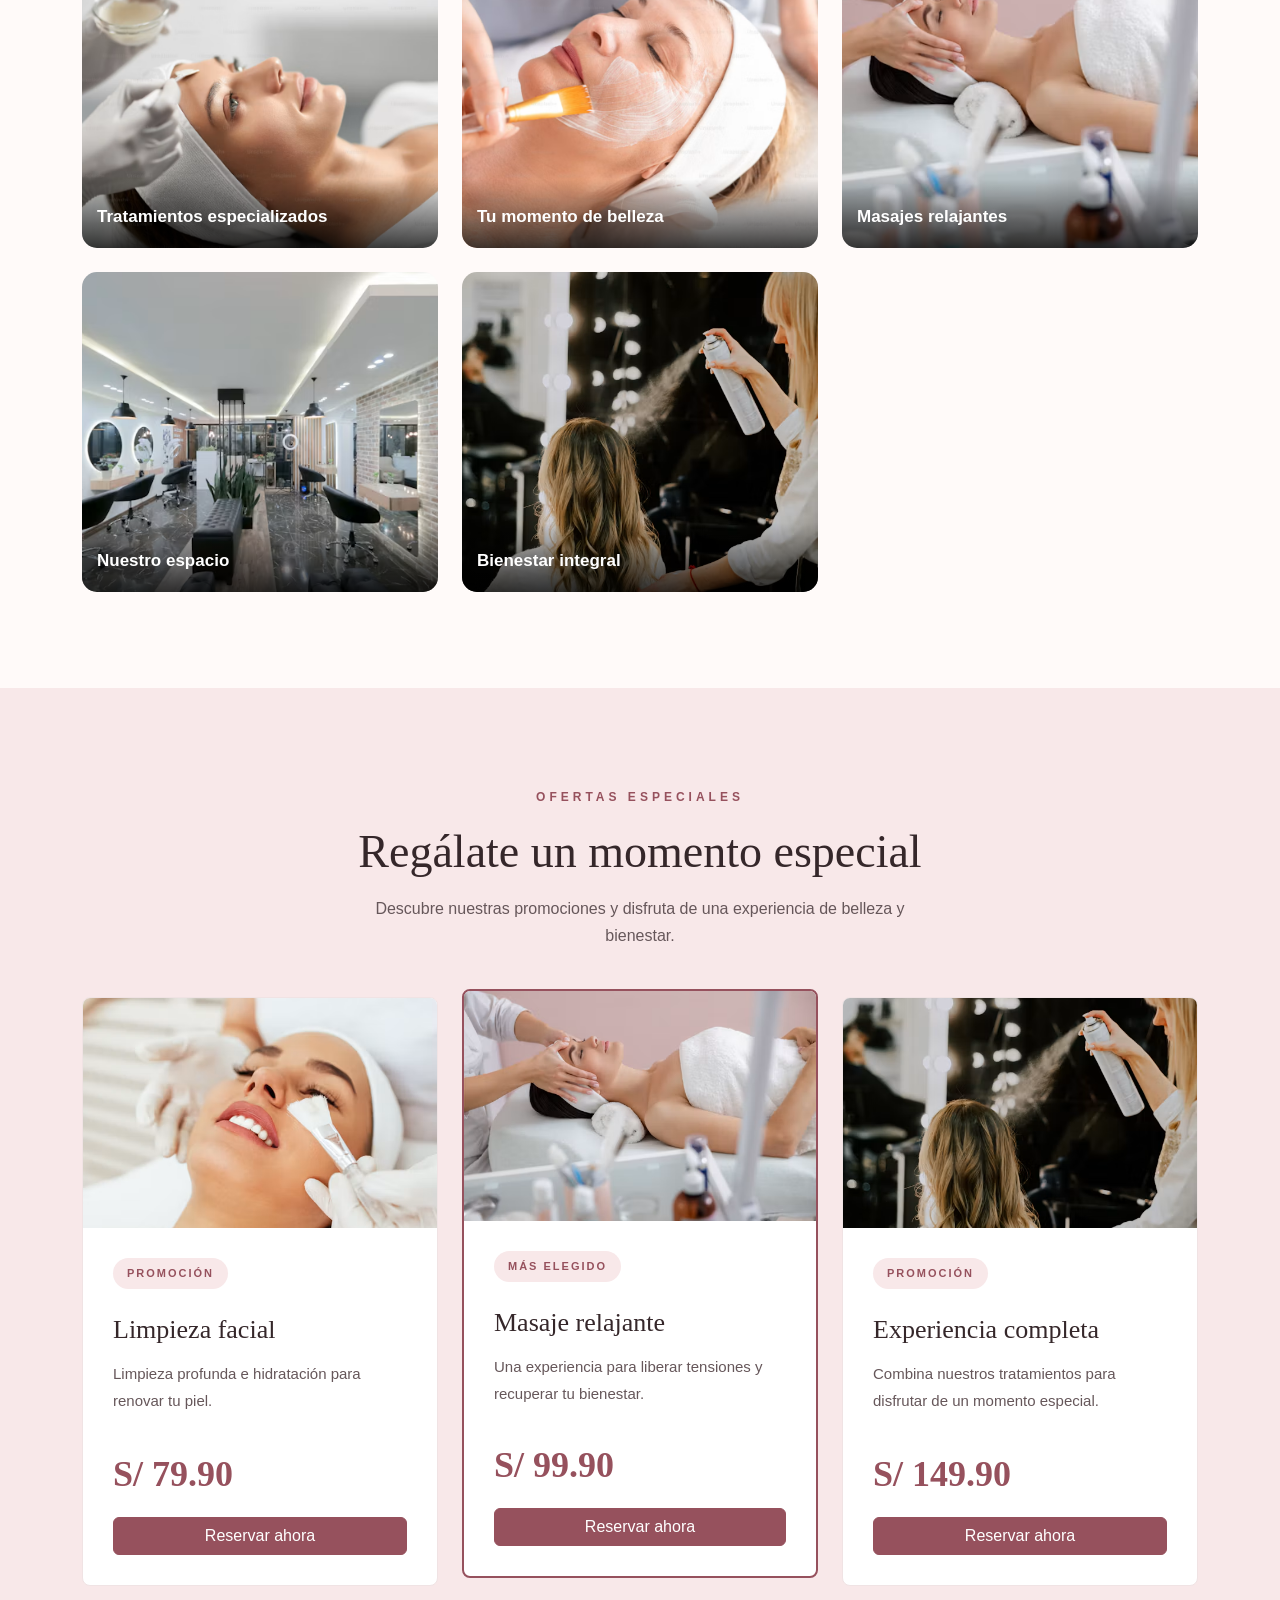
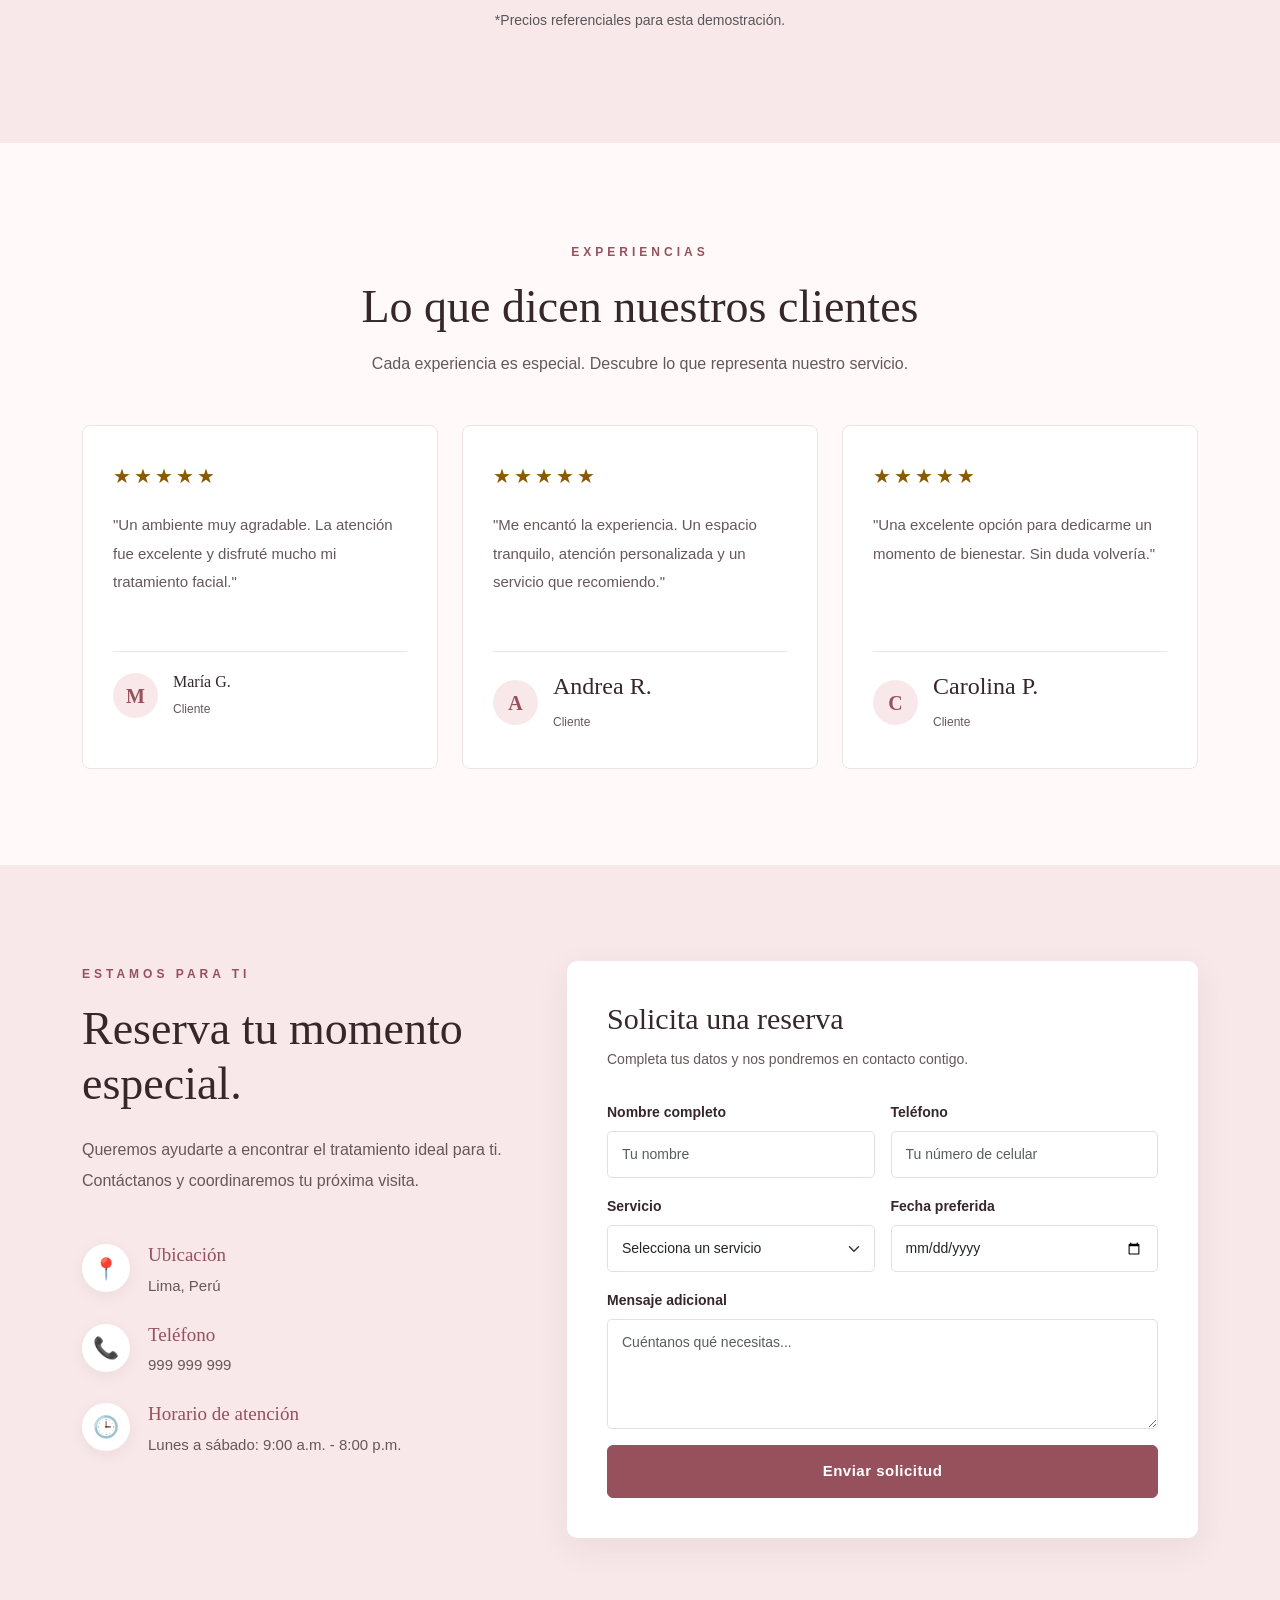
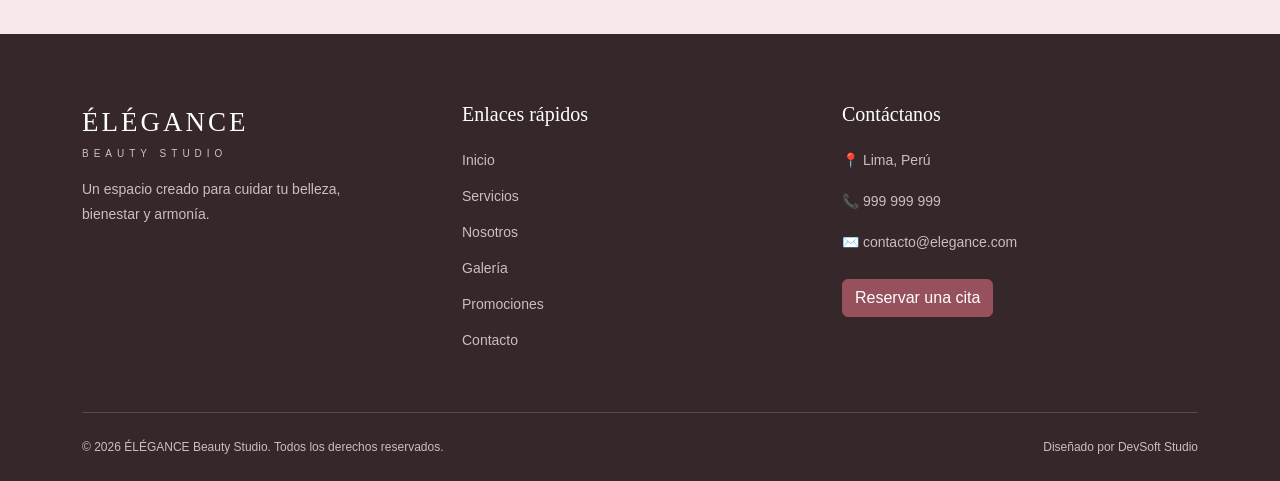
==== commit b4172b3d: "feat: finalize salon spa demo and update portfolio" ====
--- a/demos/salon-spa/index.html
+++ b/demos/salon-spa/index.html
@@ -4,7 +4,7 @@
     <meta charset="UTF-8">
     <meta name="viewport" content="width=device-width, initial-scale=1.0">
 
-    <meta name="description" content="ÉLÉGANCE Beauty Studio: servicios de belleza, cuidado facial, tratamientos y bienestar.">
+    <meta name="description" content="Descubre ÉLÉGANCE Beauty Studio, un espacio dedicado a la belleza y el bienestar. Conoce nuestros tratamientos faciales, masajes relajantes y servicios de estética.">
 
     <title>ÉLÉGANCE Beauty Studio | Belleza y Bienestar</title>
 
@@ -22,7 +22,7 @@
         <div class="container">
 
             <!-- Logo -->
-            <a class="navbar-brand fw-bold" href="#">
+            <a class="navbar-brand fw-bold" href="#inicio">
                 ÉLÉGANCE
                 <span class="d-block small text-muted">BEAUTY STUDIO</span>
             </a>
@@ -108,16 +108,20 @@
 
                 <!-- Espacio para imagen -->
                 <div class="col-lg-6 hero-image">
-                    <div class="hero-image-placeholder">
-                        <span>Imagen principal del salón</span>
-                    </div>
+                        <img
+        src="../../img/salon-spa-img/gallery/spa-2.avif"
+        alt="Ambiente de belleza y bienestar de ÉLÉGANCE Beauty Studio"
+        class="hero-photo"
+        fetchpriority="high"
+        decoding="async"
+    >
                 </div>
 
             </div>
         </div>
     </section>
 
-    <!-- =====================================
+   <!-- =====================================
      SECCIÓN SERVICIOS
 ====================================== -->
 
@@ -146,12 +150,19 @@
         <!-- Tarjetas -->
         <div class="row g-4">
 
-            <!-- Servicio 1 -->
+            <!-- Servicio 1: Cuidado facial -->
             <div class="col-md-6 col-lg-4">
 
                 <div class="service-card h-100">
 
-                    <div class="service-icon">✧</div>
+                    <div class="service-image">
+                        <img
+                            src="../../img/salon-spa-img/gallery/facial-2.avif"
+                            alt="Tratamiento de cuidado facial"
+                            loading="lazy"
+                            decoding="async"
+                        >
+                    </div>
 
                     <h3>Cuidado facial</h3>
 
@@ -168,12 +179,19 @@
 
             </div>
 
-            <!-- Servicio 2 -->
+            <!-- Servicio 2: Tratamientos corporales -->
             <div class="col-md-6 col-lg-4">
 
                 <div class="service-card h-100">
 
-                    <div class="service-icon">♡</div>
+                    <div class="service-image">
+                        <img
+                            src="../../img/salon-spa-img/gallery/masaje-1.avif"
+                            alt="Experiencia de masaje relajante"
+                            loading="lazy"
+                            decoding="async"
+                        >
+                    </div>
 
                     <h3>Tratamientos corporales</h3>
 
@@ -190,12 +208,19 @@
 
             </div>
 
-            <!-- Servicio 3 -->
+            <!-- Servicio 3: Belleza y estética -->
             <div class="col-md-6 col-lg-4">
 
                 <div class="service-card h-100">
 
-                    <div class="service-icon">✿</div>
+                    <div class="service-image">
+                        <img
+                            src="../../img/salon-spa-img/gallery/facial-4.avif"
+                            alt="Experiencia de belleza y estética"
+                            loading="lazy"
+                            decoding="async"
+                        >
+                    </div>
 
                     <h3>Belleza y estética</h3>
 
@@ -228,11 +253,19 @@
 
         <div class="row align-items-center g-5">
 
-            <!-- Imagen -->
+           <!-- Imagen -->
             <div class="col-lg-6">
 
-                <div class="about-image-placeholder">
-                    <span>Imagen del salón de belleza</span>
+                <div class="about-image">
+
+                    <img
+                        src="../../img/salon-spa-img/gallery/spa-1.avif"
+                        alt="Espacio de relajación y bienestar de ÉLÉGANCE Beauty Studio"
+                        class="about-photo"
+                        loading="lazy"
+                        decoding="async"
+                    >
+
                 </div>
 
             </div>
@@ -288,6 +321,8 @@
 
 </section>
 
+
+
 <!-- =====================================
      SECCIÓN GALERÍA
 ====================================== -->
@@ -317,26 +352,130 @@
         <!-- Fotografías -->
         <div class="row g-4">
 
+            <!-- Cuidado facial 1 -->
             <div class="col-md-6 col-lg-4">
                 <div class="gallery-item">
-                    <div class="gallery-image gallery-image-1">
+                    <div class="gallery-image">
+                        <img
+                            src="../../img/salon-spa-img/gallery/facial-1.avif"
+                            alt="Tratamiento profesional de cuidado facial"
+                            class="gallery-photo"
+                            loading="lazy"
+                            decoding="async"
+                        >
                         <span>Cuidado facial</span>
                     </div>
                 </div>
             </div>
 
+            <!-- Cuidado facial 2 -->
             <div class="col-md-6 col-lg-4">
                 <div class="gallery-item">
-                    <div class="gallery-image gallery-image-2">
-                        <span>Tratamientos corporales</span>
-                    </div>
-                </div>
-            </div>
-
+                    <div class="gallery-image">
+                        <img
+                            src="../../img/salon-spa-img/gallery/facial-2.avif"
+                            alt="Experiencia de tratamiento facial"
+                            class="gallery-photo"
+                            loading="lazy"
+                            decoding="async"
+                        >
+                        <span>Rituales de belleza</span>
+                    </div>
+                </div>
+            </div>
+
+            <!-- Cuidado facial 3 -->
             <div class="col-md-6 col-lg-4">
                 <div class="gallery-item">
-                    <div class="gallery-image gallery-image-3">
+                    <div class="gallery-image">
+                        <img
+                            src="../../img/salon-spa-img/gallery/facial-3.avif"
+                            alt="Sesión de cuidado y bienestar facial"
+                            class="gallery-photo"
+                            loading="lazy"
+                            decoding="async"
+                        >
+                        <span>Piel radiante</span>
+                    </div>
+                </div>
+            </div>
+
+            <!-- Cuidado facial 4 -->
+            <div class="col-md-6 col-lg-4">
+                <div class="gallery-item">
+                    <div class="gallery-image">
+                        <img
+                            src="../../img/salon-spa-img/gallery/facial-4.avif"
+                            alt="Tratamiento estético facial"
+                            class="gallery-photo"
+                            loading="lazy"
+                            decoding="async"
+                        >
+                        <span>Tratamientos especializados</span>
+                    </div>
+                </div>
+            </div>
+
+            <!-- Cuidado facial 5 -->
+            <div class="col-md-6 col-lg-4">
+                <div class="gallery-item">
+                    <div class="gallery-image">
+                        <img
+                            src="../../img/salon-spa-img/gallery/facial-5.avif"
+                            alt="Experiencia de belleza y cuidado facial"
+                            class="gallery-photo"
+                            loading="lazy"
+                            decoding="async"
+                        >
+                        <span>Tu momento de belleza</span>
+                    </div>
+                </div>
+            </div>
+
+            <!-- Masajes -->
+            <div class="col-md-6 col-lg-4">
+                <div class="gallery-item">
+                    <div class="gallery-image">
+                        <img
+                            src="../../img/salon-spa-img/gallery/masaje-1.avif"
+                            alt="Experiencia de masaje relajante"
+                            class="gallery-photo"
+                            loading="lazy"
+                            decoding="async"
+                        >
+                        <span>Masajes relajantes</span>
+                    </div>
+                </div>
+            </div>
+
+            <!-- Spa 1 -->
+            <div class="col-md-6 col-lg-4">
+                <div class="gallery-item">
+                    <div class="gallery-image">
+                        <img
+                            src="../../img/salon-spa-img/gallery/spa-1.avif"
+                            alt="Ambiente de relajación y bienestar"
+                            class="gallery-photo"
+                            loading="lazy"
+                            decoding="async"
+                        >
                         <span>Nuestro espacio</span>
+                    </div>
+                </div>
+            </div>
+
+            <!-- Spa 2 -->
+            <div class="col-md-6 col-lg-4">
+                <div class="gallery-item">
+                    <div class="gallery-image">
+                        <img
+                            src="../../img/salon-spa-img/gallery/spa-2.avif"
+                            alt="Experiencia de bienestar en el spa"
+                            class="gallery-photo"
+                            loading="lazy"
+                            decoding="async"
+                        >
+                        <span>Bienestar integral</span>
                     </div>
                 </div>
             </div>
@@ -379,22 +518,35 @@
 
                 <div class="promotion-card h-100">
 
-                    <span class="promotion-label">PROMOCIÓN</span>
-
-                    <h3>Limpieza facial</h3>
-
-                    <p>
-                        Limpieza profunda e hidratación
-                        para renovar tu piel.
-                    </p>
-
-                    <div class="promotion-price">
-                        S/ 79.90
-                    </div>
-
-                    <a href="#reservar" class="btn btn-primary w-100 mt-3">
-                        Reservar ahora
-                    </a>
+                    <div class="promotion-image">
+                        <img
+                            src="../../img/salon-spa-img/gallery/facial-3.avif"
+                            alt="Tratamiento de limpieza facial"
+                            loading="lazy"
+                            decoding="async"
+                        >
+                    </div>
+
+                    <div class="promotion-content">
+
+                        <span class="promotion-label">PROMOCIÓN</span>
+
+                        <h3>Limpieza facial</h3>
+
+                        <p>
+                            Limpieza profunda e hidratación
+                            para renovar tu piel.
+                        </p>
+
+                        <div class="promotion-price">
+                            S/ 79.90
+                        </div>
+
+                        <a href="#reservar" class="btn btn-primary w-100 mt-3">
+                            Reservar ahora
+                        </a>
+
+                    </div>
 
                 </div>
 
@@ -405,22 +557,35 @@
 
                 <div class="promotion-card promotion-featured h-100">
 
-                    <span class="promotion-label">MÁS ELEGIDO</span>
-
-                    <h3>Masaje relajante</h3>
-
-                    <p>
-                        Una experiencia para liberar tensiones
-                        y recuperar tu bienestar.
-                    </p>
-
-                    <div class="promotion-price">
-                        S/ 99.90
-                    </div>
-
-                    <a href="#reservar" class="btn btn-primary w-100 mt-3">
-                        Reservar ahora
-                    </a>
+                    <div class="promotion-image">
+                        <img
+                            src="../../img/salon-spa-img/gallery/masaje-1.avif"
+                            alt="Experiencia de masaje relajante"
+                            loading="lazy"
+                            decoding="async"
+                        >
+                    </div>
+
+                    <div class="promotion-content">
+
+                        <span class="promotion-label">MÁS ELEGIDO</span>
+
+                        <h3>Masaje relajante</h3>
+
+                        <p>
+                            Una experiencia para liberar tensiones
+                            y recuperar tu bienestar.
+                        </p>
+
+                        <div class="promotion-price">
+                            S/ 99.90
+                        </div>
+
+                        <a href="#reservar" class="btn btn-primary w-100 mt-3">
+                            Reservar ahora
+                        </a>
+
+                    </div>
 
                 </div>
 
@@ -431,22 +596,35 @@
 
                 <div class="promotion-card h-100">
 
-                    <span class="promotion-label">PROMOCIÓN</span>
-
-                    <h3>Experiencia completa</h3>
-
-                    <p>
-                        Combina nuestros tratamientos
-                        para disfrutar de un momento especial.
-                    </p>
-
-                    <div class="promotion-price">
-                        S/ 149.90
-                    </div>
-
-                    <a href="#reservar" class="btn btn-primary w-100 mt-3">
-                        Reservar ahora
-                    </a>
+                    <div class="promotion-image">
+                        <img
+                            src="../../img/salon-spa-img/gallery/spa-2.avif"
+                            alt="Experiencia completa de spa y bienestar"
+                            loading="lazy"
+                            decoding="async"
+                        >
+                    </div>
+
+                    <div class="promotion-content">
+
+                        <span class="promotion-label">PROMOCIÓN</span>
+
+                        <h3>Experiencia completa</h3>
+
+                        <p>
+                            Combina nuestros tratamientos
+                            para disfrutar de un momento especial.
+                        </p>
+
+                        <div class="promotion-price">
+                            S/ 149.90
+                        </div>
+
+                        <a href="#reservar" class="btn btn-primary w-100 mt-3">
+                            Reservar ahora
+                        </a>
+
+                    </div>
 
                 </div>
 
@@ -510,7 +688,7 @@
                         <div class="testimonial-avatar">M</div>
 
                         <div>
-                            <h4>María G.</h4>
+                            <h3>María G.</h3>
                             <span>Cliente</span>
                         </div>
                     </div>
@@ -613,7 +791,7 @@
                     <div class="contact-item">
                         <span>📍</span>
                         <div>
-                            <h4>Ubicación</h4>
+                            <h3>Ubicación</h3>
                             <p>Lima, Perú</p>
                         </div>
                     </div>
@@ -621,7 +799,7 @@
                     <div class="contact-item">
                         <span>📞</span>
                         <div>
-                            <h4>Teléfono</h4>
+                            <h3>Teléfono</h3>
                             <p>999 999 999</p>
                         </div>
                     </div>
@@ -629,7 +807,7 @@
                     <div class="contact-item">
                         <span>🕒</span>
                         <div>
-                            <h4>Horario de atención</h4>
+                            <h3>Horario de atención</h3>
                             <p>Lunes a sábado: 9:00 a.m. - 8:00 p.m.</p>
                         </div>
                     </div>
@@ -666,6 +844,7 @@
                                     id="nombre"
                                     name="nombre"
                                     placeholder="Tu nombre"
+                                    autocomplete="name"
                                     required>
 
                             </div>
@@ -682,8 +861,12 @@
                                     id="telefono"
                                     name="telefono"
                                     placeholder="Tu número de celular"
+                                    inputmode="numeric"
+                                    maxlength="9"
+                                    pattern="9[0-9]{8}"
+                                    title="Ingresa un celular peruano de 9 dígitos que comience con 9"
+                                    autocomplete="tel"
                                     required>
-
                             </div>
 
                             <div class="col-md-6">
@@ -794,7 +977,7 @@
             <!-- Navegación -->
             <div class="col-md-6 col-lg-4">
 
-                <h4>Enlaces rápidos</h4>
+                <h2>Enlaces rápidos</h2>
 
                 <ul class="footer-links">
                     <li><a href="#inicio">Inicio</a></li>
@@ -810,7 +993,7 @@
             <!-- Contacto -->
             <div class="col-md-6 col-lg-4">
 
-                <h4>Contáctanos</h4>
+                <h2>Contáctanos</h2>
 
                 <p>📍 Lima, Perú</p>
                 <p>📞 999 999 999</p>
--- a/css/salon-spa-css/styles.css
+++ b/css/salon-spa-css/styles.css
@@ -4,7 +4,7 @@
 ========================================= */
 
 :root {
-    --color-primary: #b76e79;
+    --color-primary: #96515d;
     --color-secondary: #f8e8e9;
     --color-dark: #35272a;
     --color-light: #fffaf9;
@@ -77,6 +77,20 @@
     border-color: #995763;
 }
 
+/* Botón secundario: contraste accesible */
+.btn-outline-secondary {
+    color: var(--color-dark);
+    border-color: var(--color-dark);
+}
+
+.btn-outline-secondary:hover {
+    color: #ffffff;
+    background-color: var(--color-dark);
+    border-color: var(--color-dark);
+}
+
+
+
 /* =========================================
    HERO SECTION
 ========================================= */
@@ -119,16 +133,14 @@
     padding: 40px;
 }
 
-.hero-image-placeholder {
-    min-height: 480px;
-    background: linear-gradient(135deg, #e8c8cc, #c9949c);
-    display: flex;
-    justify-content: center;
-    align-items: center;
-    color: white;
-    font-family: var(--font-title);
-    font-size: 22px;
-    text-align: center;
+.hero-photo {
+    width: 100%;
+    height: 480px;
+    object-fit: cover;
+    object-position: center;
+    display: block;
+    border-radius: 8px;
+    box-shadow: 0 15px 35px rgba(0, 0, 0, 0.12);
 }
 
 /* =========================================
@@ -151,8 +163,8 @@
         padding: 20px;
     }
 
-    .hero-image-placeholder {
-        min-height: 320px;
+    .hero-photo {
+        height: 380px;
     }
 }
 
@@ -166,6 +178,10 @@
         display: block;
         width: 100%;
         margin: 10px 0 !important;
+    }
+
+    .hero-photo {
+        height: 300px;
     }
 }
 
@@ -197,9 +213,10 @@
 
 .service-card {
     background-color: #ffffff;
-    padding: 40px 30px;
+    padding: 0 0 30px;
     border: 1px solid #f0e3e4;
     border-radius: 8px;
+    overflow: hidden;
     transition: transform 0.3s ease, box-shadow 0.3s ease;
 }
 
@@ -208,29 +225,38 @@
     box-shadow: 0 12px 30px rgba(53, 39, 42, 0.10);
 }
 
-.service-icon {
-    width: 60px;
-    height: 60px;
-    display: flex;
-    justify-content: center;
-    align-items: center;
-    background-color: var(--color-secondary);
-    color: var(--color-primary);
-    border-radius: 50%;
-    font-size: 30px;
+.service-image {
+    width: 100%;
+    height: 240px;
+    overflow: hidden;
     margin-bottom: 25px;
 }
+
+.service-image img {
+    width: 100%;
+    height: 100%;
+    object-fit: cover;
+    object-position: center;
+    display: block;
+    transition: transform 0.5s ease;
+}
+
+.service-card:hover .service-image img {
+    transform: scale(1.06);
+}
+
 
 .service-card h3 {
     font-size: 25px;
-    margin-bottom: 18px;
+    margin: 0 25px 18px;
 }
 
 .service-card p {
     line-height: 1.8;
     font-size: 15px;
-    margin-bottom: 25px;
-}
+    margin: 0 25px 25px;
+}
+
 
 .service-link {
     color: var(--color-primary);
@@ -243,6 +269,10 @@
     color: var(--color-dark);
 }
 
+.service-card .service-link {
+    margin-left: 25px;
+}
+
 /* =========================================
    ABOUT SECTION
 ========================================= */
@@ -251,17 +281,27 @@
     background-color: var(--color-secondary);
 }
 
-.about-image-placeholder {
-    min-height: 480px;
-    background: linear-gradient(135deg, #d9aeb3, #b76e79);
-    display: flex;
-    justify-content: center;
-    align-items: center;
-    color: white;
-    font-family: var(--font-title);
-    font-size: 22px;
-    text-align: center;
-    padding: 20px;
+/* Imagen de la sección Nosotros */
+
+.about-image {
+    width: 100%;
+    height: 480px;
+    overflow: hidden;
+    border-radius: 8px;
+    box-shadow: 0 15px 35px rgba(0, 0, 0, 0.12);
+}
+
+.about-photo {
+    width: 100%;
+    height: 100%;
+    object-fit: cover;
+    object-position: center;
+    display: block;
+    transition: transform 0.5s ease;
+}
+
+.about-image:hover .about-photo {
+    transform: scale(1.06);
 }
 
 .about-description {
@@ -300,18 +340,18 @@
 /* Responsive */
 
 @media (max-width: 991px) {
-    .about-image-placeholder {
-        min-height: 350px;
+    .about-image {
+        height: 380px;
     }
 }
 
 @media (max-width: 576px) {
-    .about-image-placeholder {
-        min-height: 280px;
-    }
-
     .about-description {
         font-size: 15px;
+    }
+
+    .about-image {
+        height: 300px;
     }
 }
 
@@ -328,41 +368,6 @@
     border-radius: 8px;
 }
 
-.gallery-image {
-    min-height: 320px;
-    display: flex;
-    justify-content: center;
-    align-items: center;
-    text-align: center;
-    color: white;
-    font-family: var(--font-title);
-    font-size: 23px;
-    transition: transform 0.4s ease;
-}
-
-.gallery-item:hover .gallery-image {
-    transform: scale(1.05);
-}
-
-.gallery-image-1 {
-    background: linear-gradient(135deg, #d9aeb3, #b76e79);
-}
-
-.gallery-image-2 {
-    background: linear-gradient(135deg, #c9a6a0, #9e7771);
-}
-
-.gallery-image-3 {
-    background: linear-gradient(135deg, #e8c8cc, #bd8d94);
-}
-
-/* Responsive */
-
-@media (max-width: 576px) {
-    .gallery-image {
-        min-height: 260px;
-    }
-}
 
 /* =========================================
    PROMOTIONS SECTION
@@ -375,11 +380,12 @@
 .promotion-card {
     position: relative;
     background-color: #ffffff;
-    padding: 40px 30px;
+    padding: 0;
     border-radius: 8px;
     border: 1px solid #f0e3e4;
     display: flex;
     flex-direction: column;
+    overflow: hidden;
     transition: transform 0.3s ease, box-shadow 0.3s ease;
 }
 
@@ -430,6 +436,34 @@
     transform: translateY(-14px);
 }
 
+
+.promotion-image {
+    width: 100%;
+    height: 230px;
+    overflow: hidden;
+}
+
+.promotion-image img {
+    width: 100%;
+    height: 100%;
+    object-fit: cover;
+    object-position: center;
+    display: block;
+    transition: transform 0.5s ease;
+}
+
+.promotion-card:hover .promotion-image img {
+    transform: scale(1.06);
+}
+
+
+.promotion-content {
+    padding: 30px;
+    display: flex;
+    flex-direction: column;
+    flex-grow: 1;
+}
+
 /* Responsive */
 
 @media (max-width: 991px) {
@@ -439,6 +473,17 @@
 
     .promotion-featured:hover {
         transform: translateY(-8px);
+    }
+}
+
+
+@media (max-width: 576px) {
+    .promotion-image {
+        height: 210px;
+    }
+
+    .promotion-content {
+        padding: 25px;
     }
 }
 
@@ -464,7 +509,7 @@
 }
 
 .testimonial-stars {
-    color: #d6a34a;
+    color: #8a5a00;
     font-size: 20px;
     letter-spacing: 3px;
     margin-bottom: 20px;
@@ -501,14 +546,14 @@
     flex-shrink: 0;
 }
 
-.testimonial-author h4 {
+.testimonial-author h3 {
     font-size: 16px;
     margin: 0 0 4px;
 }
 
 .testimonial-author span {
     font-size: 12px;
-    color: #999;
+    color: var(--color-text);
 }
 
 /* =========================================
@@ -537,21 +582,34 @@
 }
 
 .contact-item > span {
-    font-size: 25px;
-}
-
-.contact-item h4 {
-    font-size: 17px;
-    margin-bottom: 5px;
+    width: 48px;
+    height: 48px;
+    min-width: 48px;
+    display: flex;
+    align-items: center;
+    justify-content: center;
+    background-color: #ffffff;
+    border-radius: 50%;
+    font-size: 21px;
+    box-shadow: 0 4px 15px rgba(53, 39, 42, 0.06);
+}
+
+.contact-item h3 {
+    font-family: var(--font-title);
+    font-size: 19px;
+    margin-bottom: 6px;
+    color: var(--color-primary);
 }
 
 .contact-item p {
-    font-size: 14px;
-    color: var(--color-text);
-    margin: 0;
+    font-size: 15px;
+    margin-bottom: 0;
+    line-height: 1.7;
 }
 
 /* Formulario */
+
+
 
 .contact-form-container {
     background-color: #ffffff;
@@ -560,6 +618,24 @@
     box-shadow: 0 10px 35px rgba(53, 39, 42, 0.07);
 }
 
+.contact-form-container button[type="submit"] {
+    min-height: 52px;
+    border-radius: 6px;
+    font-weight: 600;
+    font-size: 15px;
+    letter-spacing: 0.5px;
+    background-color: var(--color-primary);
+    border-color: var(--color-primary);
+    transition: all 0.3s ease;
+}
+
+.contact-form-container button[type="submit"]:hover {
+    background-color: var(--color-dark);
+    border-color: var(--color-dark);
+    transform: translateY(-2px);
+    box-shadow: 0 6px 18px rgba(53, 39, 42, 0.15);
+}
+
 .contact-form-container h3 {
     font-size: 30px;
     margin-bottom: 12px;
@@ -600,17 +676,7 @@
     font-weight: 600;
 }
 
-/* Responsive */
-
-@media (max-width: 576px) {
-    .contact-form-container {
-        padding: 25px 20px;
-    }
-
-    .contact-form-container h3 {
-        font-size: 25px;
-    }
-}
+
 
 /* =========================================
    FOOTER
@@ -632,23 +698,11 @@
     letter-spacing: 3px;
 }
 
-.footer-brand span {
-    font-family: var(--font-body);
-    font-size: 10px;
-    letter-spacing: 4px;
-}
-
 .footer-description {
     color: #c9bfc1;
     font-size: 14px;
     line-height: 1.8;
     max-width: 300px;
-}
-
-.footer-section h4 {
-    color: #ffffff;
-    font-size: 19px;
-    margin-bottom: 22px;
 }
 
 .footer-section p {
@@ -662,6 +716,24 @@
     margin: 0;
 }
 
+
+/* FOOTER: IDENTIDAD Y NAVEGACIÓN */
+
+.footer-brand span {
+    font-family: var(--font-body);
+    font-size: 10px;
+    letter-spacing: 5px;
+    margin-top: 4px;
+    color: #d6bfc4;
+}
+
+.footer-section h2 {
+    font-family: var(--font-title);
+    font-size: 20px;
+    margin-bottom: 22px;
+    color: #ffffff;
+}
+
 .footer-links li {
     margin-bottom: 12px;
 }
@@ -670,12 +742,30 @@
     color: #c9bfc1;
     text-decoration: none;
     font-size: 14px;
-    transition: color 0.3s ease;
+    transition: color 0.3s ease, padding-left 0.3s ease;
 }
 
 .footer-links a:hover {
-    color: var(--color-primary);
-}
+    color: #ffffff;
+    padding-left: 5px;
+}
+
+/* INFORMACIÓN DE CONTACTO */
+
+.footer-section .col-lg-4 p {
+    color: #c9bfc1;
+    font-size: 14px;
+    line-height: 1.8;
+}
+
+/* COPYRIGHT */
+
+.footer-bottom p {
+    color: #c9bfc1;
+    font-size: 12px;
+    margin: 0;
+}
+
 
 .footer-bottom {
     border-top: 1px solid #59494d;
@@ -686,10 +776,6 @@
     gap: 10px;
 }
 
-.footer-bottom p {
-    margin: 0;
-    font-size: 12px;
-}
 
 @media (max-width: 576px) {
 
@@ -703,4 +789,102 @@
 /* Ajuste de navegación entre secciones */
 section[id] {
     scroll-margin-top: 90px;
+}
+
+/* =========================================
+   GALERÍA - FOTOGRAFÍAS REALES
+========================================= */
+
+.gallery-image {
+    position: relative;
+    height: 320px;
+    overflow: hidden;
+    border-radius: 15px;
+    background-color: var(--color-secondary);
+}
+
+.gallery-photo {
+    width: 100%;
+    height: 100%;
+    object-fit: cover;
+    display: block;
+    transition: transform 0.5s ease;
+}
+
+.gallery-image span {
+    position: absolute;
+    bottom: 0;
+    left: 0;
+    width: 100%;
+    padding: 25px 15px 18px;
+    color: #ffffff;
+    font-size: 17px;
+    font-weight: 600;
+    background: linear-gradient(
+        transparent,
+        rgba(0, 0, 0, 0.75)
+    );
+}
+
+.gallery-item:hover .gallery-photo {
+    transform: scale(1.08);
+}
+
+@media (max-width: 576px) {
+
+   .gallery-image {
+        height: 280px;
+    }
+
+}
+
+/* RESPONSIVE: CONTACTO Y RESERVAS */
+
+@media (max-width: 991px) {
+    .contact-form-container {
+        padding: 35px;
+    }
+}
+
+@media (max-width: 576px) {
+    .contact-section .container {
+        padding-top: 25px !important;
+        padding-bottom: 25px !important;
+    }
+
+    .contact-form-container {
+        padding: 25px 20px;
+    }
+
+    .contact-form-container h3 {
+        font-size: 24px;
+    }
+
+    .contact-item {
+        gap: 14px;
+    }
+
+    .contact-item > span {
+        width: 42px;
+        height: 42px;
+        min-width: 42px;
+        font-size: 18px;
+    }
+}
+
+/* =========================================
+   ACCESIBILIDAD: MOVIMIENTO REDUCIDO
+========================================= */
+
+@media (prefers-reduced-motion: reduce) {
+
+    *,
+    *::before,
+    *::after {
+        scroll-behavior: auto !important;
+        animation-duration: 0.01ms !important;
+        animation-iteration-count: 1 !important;
+        transition-duration: 0.01ms !important;
+    }
+
 }
